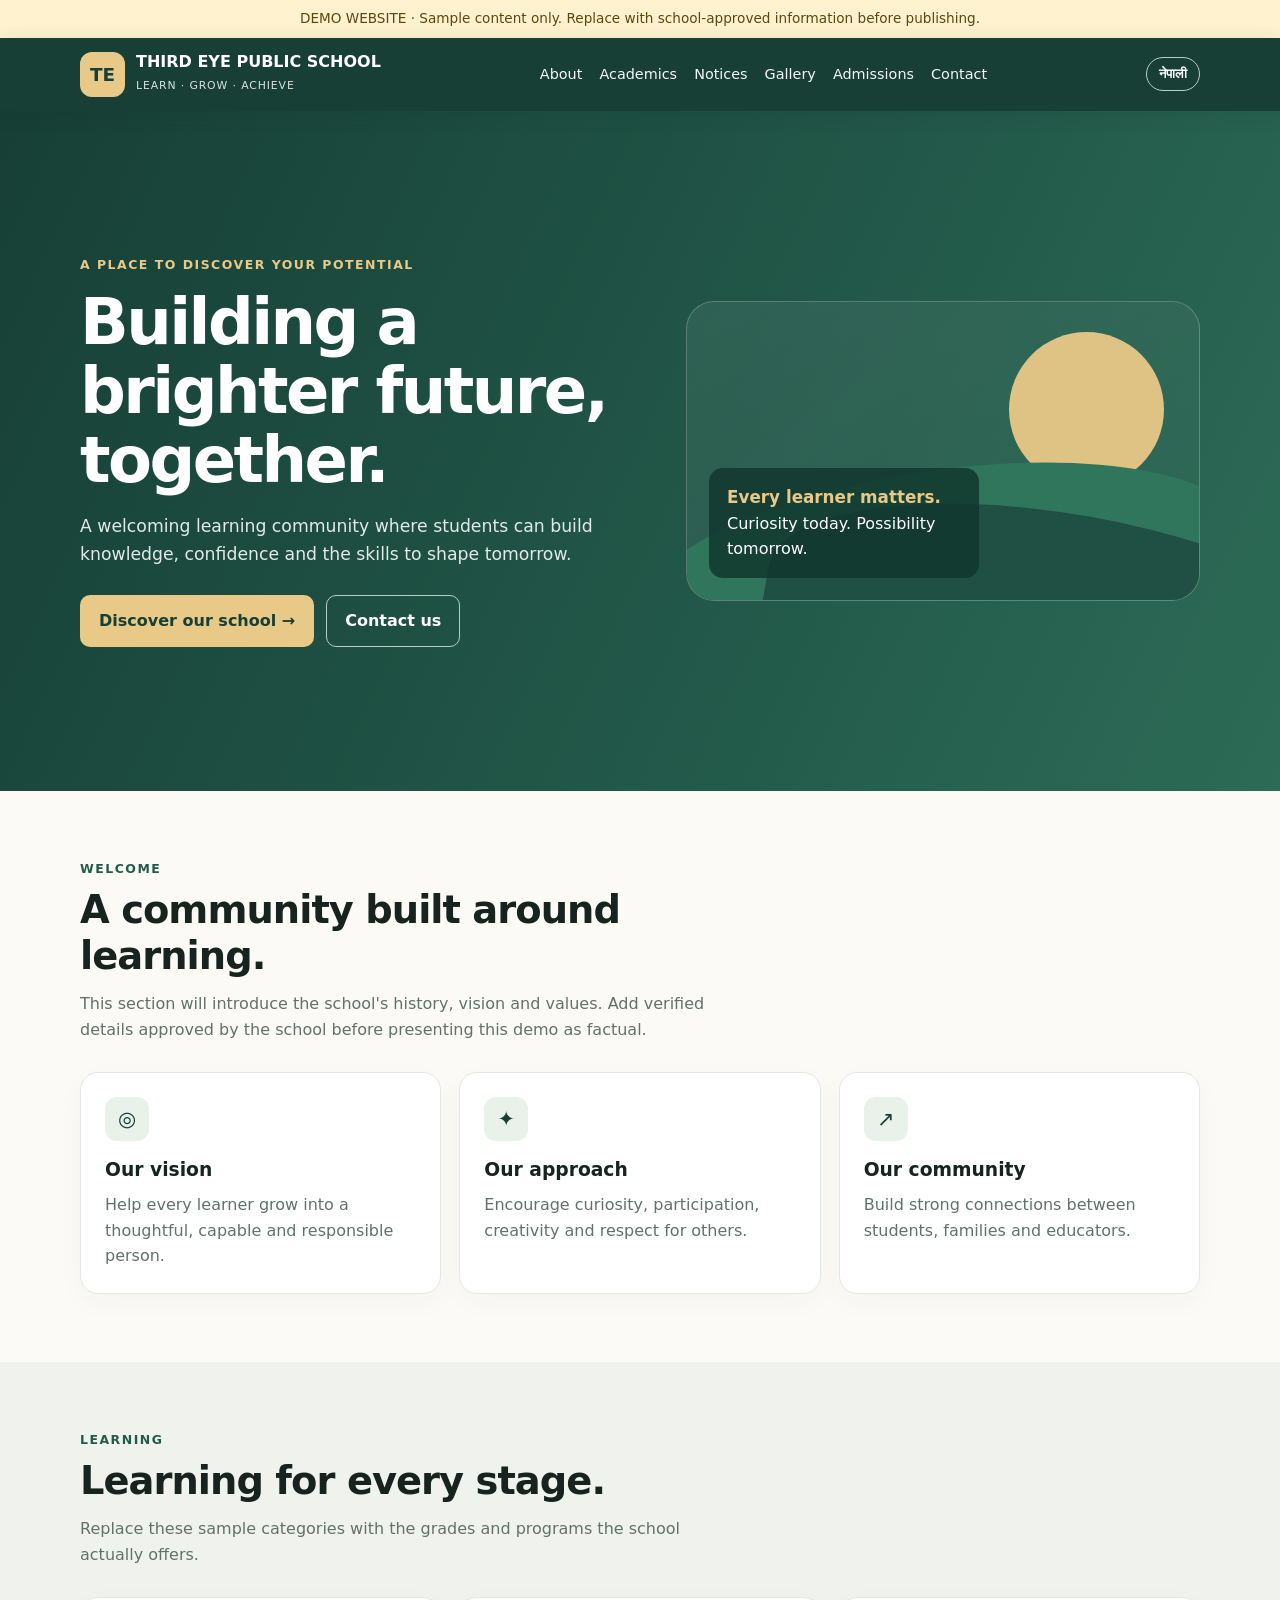
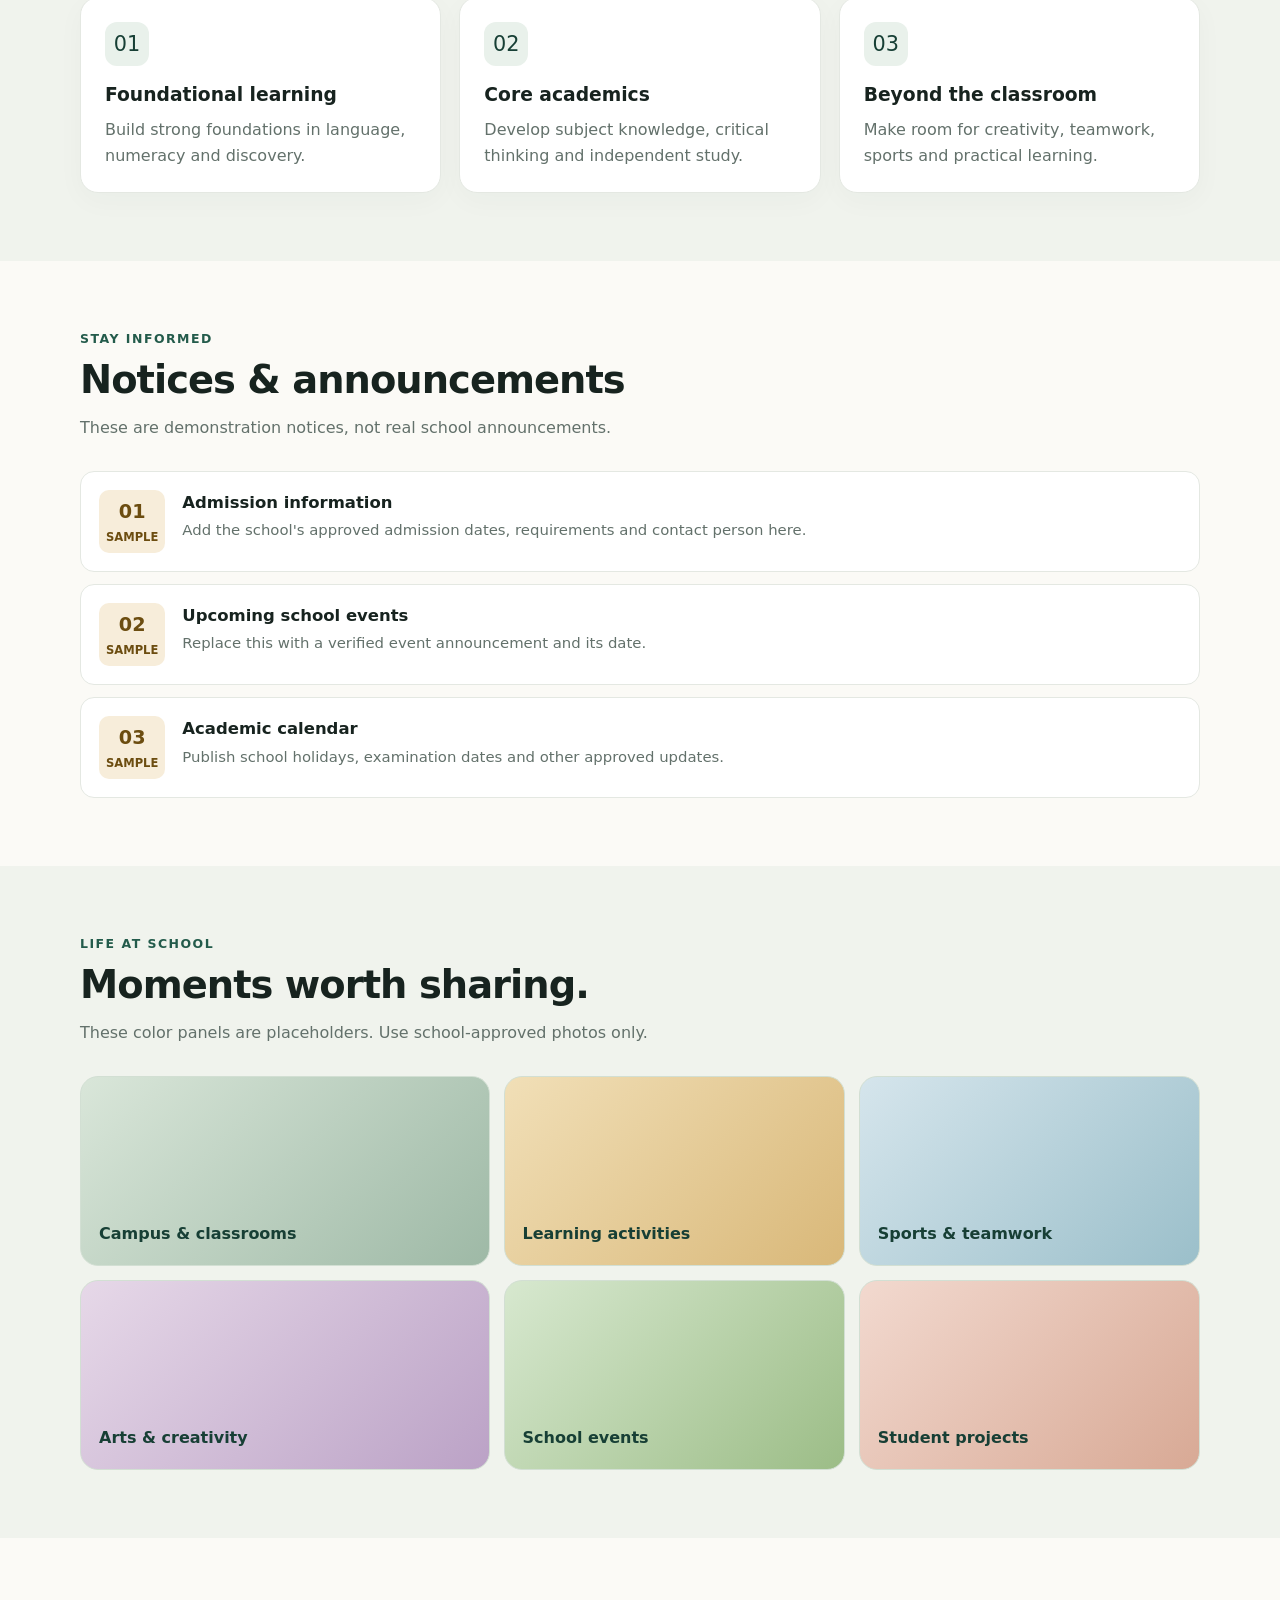
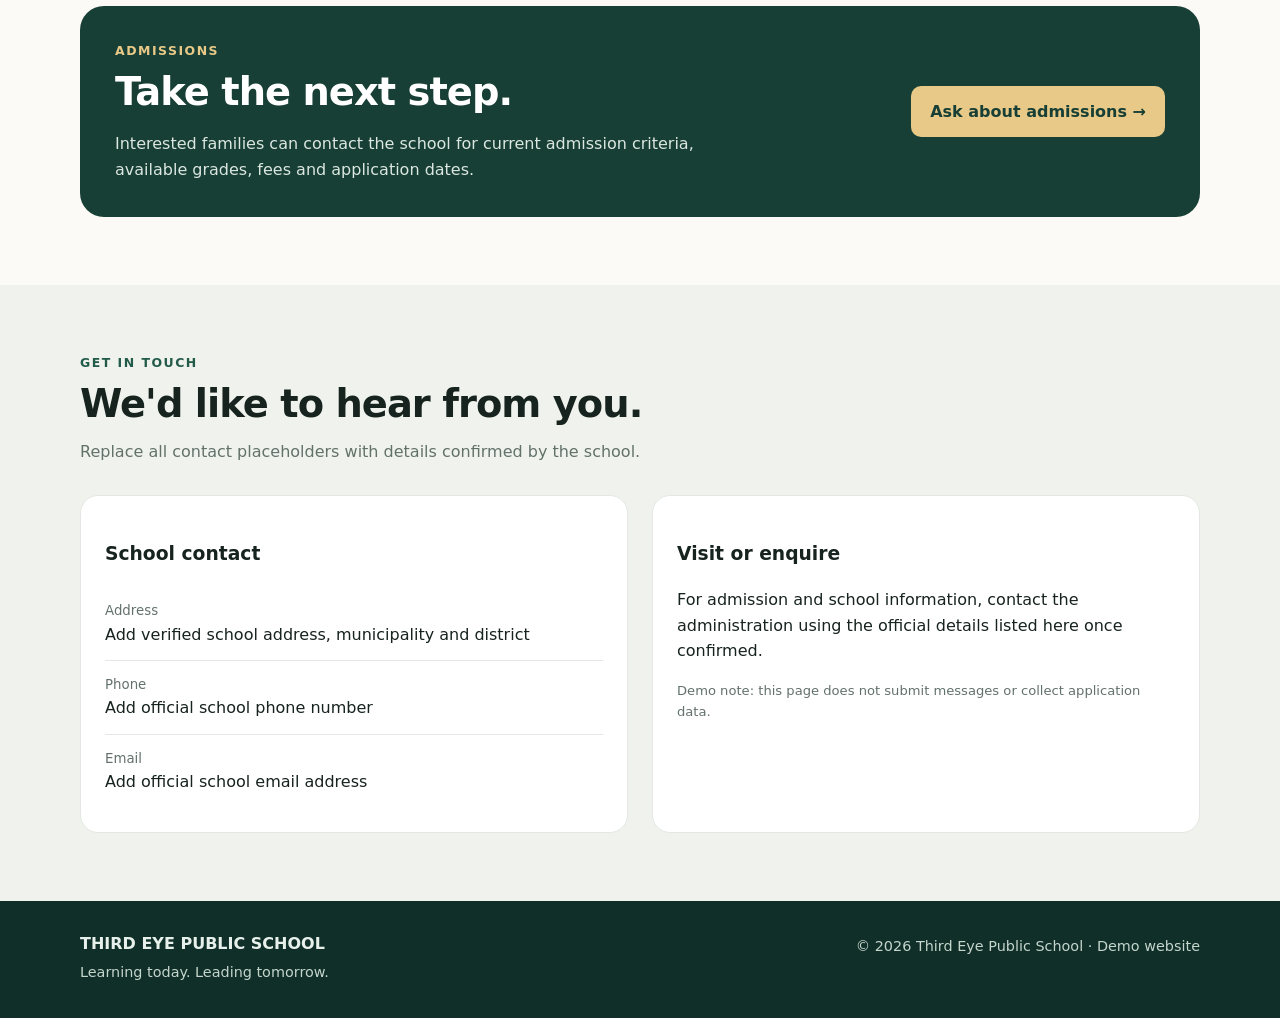
==== index.html @ 16e5ab14 "Add files via upload" ====
<!doctype html>
<html lang="en">
<head>
  <meta charset="utf-8">
  <meta name="viewport" content="width=device-width, initial-scale=1">
  <meta name="description" content="A bilingual demo website for Third Eye Public School.">
  <title>Third Eye Public School | Learning for Tomorrow</title>
  <style>
    :root{--green:#173f35;--green2:#235b4b;--gold:#e8c987;--ink:#17231f;--muted:#63716b;--paper:#fbfaf6;--white:#fff;--line:#e4e8e2}
    *{box-sizing:border-box} html{scroll-behavior:smooth} body{margin:0;font-family:system-ui,-apple-system,"Noto Sans Devanagari",sans-serif;color:var(--ink);background:var(--paper);line-height:1.6}
    a{color:inherit} .wrap{width:min(1120px,92%);margin:auto}
    .demo{background:#fff2cf;color:#5e4611;text-align:center;padding:8px 12px;font-size:.85rem}
    header{background:var(--green);color:white;position:sticky;top:0;z-index:5;box-shadow:0 4px 20px #102c251f}
    .nav{display:flex;align-items:center;justify-content:space-between;gap:18px;padding:14px 0}
    .brand{display:flex;align-items:center;gap:11px;text-decoration:none;min-width:0}.crest{display:grid;place-items:center;width:45px;height:45px;border-radius:12px;background:var(--gold);color:var(--green);font-weight:900;font-size:1.15rem}
    .brand strong{display:block;font-size:1rem;line-height:1.2}.brand small{color:#d6e3dc;letter-spacing:.08em;font-size:.68rem}
    nav{display:flex;align-items:center;gap:17px}nav a{text-decoration:none;font-size:.9rem;color:#f4f7f5}nav a:hover{color:var(--gold)}
    .lang{border:1px solid #b8d0c5;border-radius:999px;background:transparent;color:white;padding:8px 12px;font-weight:700;cursor:pointer}
    .hero{background:linear-gradient(115deg,#173f35 0%,#235b4b 65%,#2d6b56 100%);color:white;overflow:hidden}
    .hero-grid{display:grid;grid-template-columns:1.05fr .95fr;gap:38px;align-items:center;padding:76px 0}
    .eyebrow{color:var(--gold);font-weight:800;letter-spacing:.12em;text-transform:uppercase;font-size:.78rem}
    h1{font-size:clamp(2.4rem,5vw,4.5rem);line-height:1.08;letter-spacing:-.04em;margin:13px 0 18px;max-width:680px}
    .hero p{color:#e1ebe6;font-size:1.08rem;max-width:550px}
    .actions{display:flex;gap:12px;flex-wrap:wrap;margin-top:27px}.btn{display:inline-block;padding:12px 18px;border-radius:10px;text-decoration:none;font-weight:750;border:1px solid transparent}
    .btn.gold{background:var(--gold);color:var(--green)}.btn.outline{border-color:#b7cec4;color:white}
    .hero-art{min-height:300px;border:1px solid #ffffff35;border-radius:28px;background:linear-gradient(145deg,#ffffff13,#ffffff04);padding:22px;display:flex;align-items:end;position:relative;overflow:hidden}
    .sun{position:absolute;width:155px;height:155px;border-radius:50%;background:var(--gold);right:35px;top:30px;opacity:.95}
    .hill{position:absolute;bottom:-80px;width:120%;height:210px;border-radius:50% 50% 0 0;background:#2f765d;left:-10%;transform:rotate(-8deg)}
    .hill.two{background:#204f43;bottom:-125px;left:15%;transform:rotate(10deg)}
    .art-label{position:relative;z-index:1;background:#12382fdd;padding:16px 18px;border-radius:14px;max-width:270px}.art-label strong{display:block;color:var(--gold);font-size:1.05rem}
    section{padding:68px 0}.section-head{max-width:650px;margin-bottom:30px}.section-head .eyebrow{color:var(--green2)}h2{font-size:clamp(1.8rem,3vw,2.6rem);line-height:1.2;margin:8px 0 12px;letter-spacing:-.025em}.lead{color:var(--muted);margin:0}
    .cards{display:grid;grid-template-columns:repeat(3,1fr);gap:18px}.card{background:white;border:1px solid var(--line);border-radius:18px;padding:24px;box-shadow:0 8px 28px #173f3508}.card .icon{width:44px;height:44px;display:grid;place-items:center;border-radius:12px;background:#e9f1eb;color:var(--green);font-size:1.3rem}.card h3{margin:14px 0 7px}.card p{color:var(--muted);margin:0}
    .soft{background:#f0f3ed}.notice-list{display:grid;gap:12px}.notice{display:flex;gap:17px;align-items:start;background:white;border:1px solid var(--line);border-radius:14px;padding:18px}.date{min-width:58px;text-align:center;background:#f7edda;color:#6c4d10;border-radius:10px;padding:7px;font-size:.72rem;font-weight:800}.date b{display:block;font-size:1.2rem}.notice h3{margin:0 0 3px;font-size:1.03rem}.notice p{margin:0;color:var(--muted);font-size:.93rem}
    .gallery{display:grid;grid-template-columns:1.2fr 1fr 1fr;gap:14px}.photo{min-height:190px;border-radius:18px;background:linear-gradient(135deg,#d9e6d9,#9eb9a6);padding:18px;display:flex;align-items:end;color:#173f35;font-weight:800;border:1px solid #d2dfd3}.photo:nth-child(2){background:linear-gradient(135deg,#f1dfb7,#d9b879)}.photo:nth-child(3){background:linear-gradient(135deg,#d5e5ec,#9bbfca)}.photo:nth-child(4){background:linear-gradient(135deg,#e6d8e8,#bba2c6)}.photo:nth-child(5){background:linear-gradient(135deg,#d7e8cf,#9cbd87)}.photo:nth-child(6){background:linear-gradient(135deg,#f2d9cf,#d8a995)}
    .admissions{background:var(--green);color:white;border-radius:24px;padding:35px;display:flex;justify-content:space-between;align-items:center;gap:25px}.admissions p{color:#dbe7e0;max-width:650px;margin-bottom:0}
    .contact-grid{display:grid;grid-template-columns:1fr 1fr;gap:24px}.contact-panel{background:white;border:1px solid var(--line);border-radius:18px;padding:24px}.contact-row{padding:13px 0;border-bottom:1px solid var(--line)}.contact-row:last-child{border-bottom:0}.contact-row small{display:block;color:var(--muted)}
    footer{background:#102f28;color:#e8f0eb;padding:30px 0}.footer-row{display:flex;justify-content:space-between;gap:20px;flex-wrap:wrap}footer p{margin:4px 0;color:#c4d5cc;font-size:.9rem}
    .small-note{font-size:.82rem;color:var(--muted);margin-top:16px}
    @media(max-width:850px){.nav{flex-wrap:wrap}.nav nav{order:3;width:100%;overflow-x:auto;padding:5px 0 2px;gap:16px}.nav nav a{white-space:nowrap}.hero-grid{grid-template-columns:1fr;padding:52px 0}.hero-art{min-height:250px}.cards{grid-template-columns:1fr 1fr}.gallery{grid-template-columns:1fr 1fr}.contact-grid{grid-template-columns:1fr}}
    @media(max-width:520px){section{padding:48px 0}.cards{grid-template-columns:1fr}.gallery{grid-template-columns:1fr 1fr;gap:9px}.photo{min-height:145px;padding:12px;font-size:.88rem}.admissions{padding:25px;align-items:start;flex-direction:column}.brand strong{font-size:.9rem}.hero p{font-size:1rem}}
  </style>
</head>
<body>
  <div class="demo" data-en="DEMO WEBSITE · Sample content only. Replace with school-approved information before publishing." data-ne="डेमो वेबसाइट · नमुना सामग्री मात्र। प्रकाशित गर्नुअघि विद्यालयबाट स्वीकृत जानकारी राख्नुहोस्।">DEMO WEBSITE · Sample content only. Replace with school-approved information before publishing.</div>
  <header>
    <div class="wrap nav">
      <a class="brand" href="#home" aria-label="Third Eye Public School home">
        <span class="crest">TE</span><span><strong data-en="THIRD EYE PUBLIC SCHOOL" data-ne="थर्ड आई पब्लिक स्कूल">THIRD EYE PUBLIC SCHOOL</strong><small data-en="LEARN · GROW · ACHIEVE" data-ne="सिकौँ · बढौँ · सफल बनौँ">LEARN · GROW · ACHIEVE</small></span>
      </a>
      <nav aria-label="Main navigation">
        <a href="#about" data-en="About" data-ne="हाम्रो बारेमा">About</a><a href="#academics" data-en="Academics" data-ne="शैक्षिक कार्यक्रम">Academics</a><a href="#notices" data-en="Notices" data-ne="सूचना">Notices</a><a href="#gallery" data-en="Gallery" data-ne="ग्यालरी">Gallery</a><a href="#admissions" data-en="Admissions" data-ne="भर्ना">Admissions</a><a href="#contact" data-en="Contact" data-ne="सम्पर्क">Contact</a>
      </nav>
      <button class="lang" id="languageToggle" type="button" aria-label="Switch language">नेपाली</button>
    </div>
  </header>
  <main>
    <section class="hero" id="home">
      <div class="wrap hero-grid">
        <div>
          <div class="eyebrow" data-en="A place to discover your potential" data-ne="आफ्नो क्षमता पहिचान गर्ने थलो">A place to discover your potential</div>
          <h1 data-en="Building a brighter future, together." data-ne="सँगै मिलेर उज्यालो भविष्य निर्माण गरौँ।">Building a brighter future, together.</h1>
          <p data-en="A welcoming learning community where students can build knowledge, confidence and the skills to shape tomorrow." data-ne="विद्यार्थीले ज्ञान, आत्मविश्वास र भविष्य निर्माण गर्ने सीप विकास गर्न सक्ने सिकाइ समुदाय।">A welcoming learning community where students can build knowledge, confidence and the skills to shape tomorrow.</p>
          <div class="actions"><a class="btn gold" href="#about" data-en="Discover our school →" data-ne="विद्यालयबारे जान्नुहोस् →">Discover our school →</a><a class="btn outline" href="#contact" data-en="Contact us" data-ne="सम्पर्क गर्नुहोस्">Contact us</a></div>
        </div>
        <div class="hero-art" aria-label="Decorative illustration of a sunrise over hills">
          <div class="sun"></div><div class="hill"></div><div class="hill two"></div>
          <div class="art-label"><strong data-en="Every learner matters." data-ne="हरेक विद्यार्थी महत्त्वपूर्ण छन्।">Every learner matters.</strong><span data-en="Curiosity today. Possibility tomorrow." data-ne="आज जिज्ञासा, भोलि सम्भावना।">Curiosity today. Possibility tomorrow.</span></div>
        </div>
      </div>
    </section>
    <section id="about">
      <div class="wrap">
        <div class="section-head"><div class="eyebrow" data-en="Welcome" data-ne="स्वागत छ">Welcome</div><h2 data-en="A community built around learning." data-ne="सिकाइमा केन्द्रित समुदाय।">A community built around learning.</h2><p class="lead" data-en="This section will introduce the school's history, vision and values. Add verified details approved by the school before presenting this demo as factual." data-ne="यस भागमा विद्यालयको इतिहास, दृष्टिकोण र मूल्यहरू राखिनेछ। वास्तविक जानकारीका रूपमा प्रस्तुत गर्नुअघि विद्यालयबाट प्रमाणित विवरण राख्नुहोस्।">This section will introduce the school's history, vision and values. Add verified details approved by the school before presenting this demo as factual.</p></div>
        <div class="cards">
          <article class="card"><div class="icon">◎</div><h3 data-en="Our vision" data-ne="हाम्रो दृष्टिकोण">Our vision</h3><p data-en="Help every learner grow into a thoughtful, capable and responsible person." data-ne="हरेक विद्यार्थीलाई विचारशील, सक्षम र जिम्मेवार व्यक्ति बन्न सहयोग गर्नु।">Help every learner grow into a thoughtful, capable and responsible person.</p></article>
          <article class="card"><div class="icon">✦</div><h3 data-en="Our approach" data-ne="हाम्रो सिकाइ पद्धति">Our approach</h3><p data-en="Encourage curiosity, participation, creativity and respect for others." data-ne="जिज्ञासा, सहभागिता, सिर्जनशीलता र अरूप्रतिको सम्मानलाई प्रोत्साहन गर्नु।">Encourage curiosity, participation, creativity and respect for others.</p></article>
          <article class="card"><div class="icon">↗</div><h3 data-en="Our community" data-ne="हाम्रो समुदाय">Our community</h3><p data-en="Build strong connections between students, families and educators." data-ne="विद्यार्थी, परिवार र शिक्षकबीच बलियो सम्बन्ध निर्माण गर्नु।">Build strong connections between students, families and educators.</p></article>
        </div>
      </div>
    </section>
    <section class="soft" id="academics">
      <div class="wrap"><div class="section-head"><div class="eyebrow" data-en="Learning" data-ne="सिकाइ">Learning</div><h2 data-en="Learning for every stage." data-ne="हरेक चरणका लागि सिकाइ।">Learning for every stage.</h2><p class="lead" data-en="Replace these sample categories with the grades and programs the school actually offers." data-ne="यी नमुना शीर्षकलाई विद्यालयले वास्तवमै सञ्चालन गर्ने कक्षा र कार्यक्रमले बदल्नुहोस्।">Replace these sample categories with the grades and programs the school actually offers.</p></div>
        <div class="cards">
          <article class="card"><div class="icon">01</div><h3 data-en="Foundational learning" data-ne="आधारभूत सिकाइ">Foundational learning</h3><p data-en="Build strong foundations in language, numeracy and discovery." data-ne="भाषा, गणितीय सीप र खोजमा बलियो आधार निर्माण गर्नु।">Build strong foundations in language, numeracy and discovery.</p></article>
          <article class="card"><div class="icon">02</div><h3 data-en="Core academics" data-ne="मुख्य शैक्षिक विषय">Core academics</h3><p data-en="Develop subject knowledge, critical thinking and independent study." data-ne="विषयगत ज्ञान, आलोचनात्मक सोच र स्वाध्ययन विकास गर्नु।">Develop subject knowledge, critical thinking and independent study.</p></article>
          <article class="card"><div class="icon">03</div><h3 data-en="Beyond the classroom" data-ne="कक्षाकोठाभन्दा बाहिर">Beyond the classroom</h3><p data-en="Make room for creativity, teamwork, sports and practical learning." data-ne="सिर्जनशीलता, समूहकार्य, खेलकुद र व्यावहारिक सिकाइका अवसर दिनु।">Make room for creativity, teamwork, sports and practical learning.</p></article>
        </div>
      </div>
    </section>
    <section id="notices">
      <div class="wrap"><div class="section-head"><div class="eyebrow" data-en="Stay informed" data-ne="जानकारीमा रहनुहोस्">Stay informed</div><h2 data-en="Notices & announcements" data-ne="सूचना तथा घोषणाहरू">Notices & announcements</h2><p class="lead" data-en="These are demonstration notices, not real school announcements." data-ne="यी प्रदर्शनका लागि राखिएका नमुना सूचना हुन्, वास्तविक विद्यालयका सूचना होइनन्।">These are demonstration notices, not real school announcements.</p></div>
        <div class="notice-list">
          <article class="notice"><div class="date"><b>01</b> SAMPLE</div><div><h3 data-en="Admission information" data-ne="भर्नासम्बन्धी जानकारी">Admission information</h3><p data-en="Add the school's approved admission dates, requirements and contact person here." data-ne="विद्यालयबाट स्वीकृत भर्ना मिति, आवश्यक कागजात र सम्पर्क व्यक्तिको विवरण यहाँ राख्नुहोस्।">Add the school's approved admission dates, requirements and contact person here.</p></div></article>
          <article class="notice"><div class="date"><b>02</b> SAMPLE</div><div><h3 data-en="Upcoming school events" data-ne="आगामी विद्यालय कार्यक्रम">Upcoming school events</h3><p data-en="Replace this with a verified event announcement and its date." data-ne="यसलाई प्रमाणित कार्यक्रम सूचना र मितिले बदल्नुहोस्।">Replace this with a verified event announcement and its date.</p></div></article>
          <article class="notice"><div class="date"><b>03</b> SAMPLE</div><div><h3 data-en="Academic calendar" data-ne="शैक्षिक पात्रो">Academic calendar</h3><p data-en="Publish school holidays, examination dates and other approved updates." data-ne="विद्यालय बिदा, परीक्षाका मिति र अन्य स्वीकृत जानकारी राख्नुहोस्।">Publish school holidays, examination dates and other approved updates.</p></div></article>
        </div>
      </div>
    </section>
    <section class="soft" id="gallery">
      <div class="wrap"><div class="section-head"><div class="eyebrow" data-en="Life at school" data-ne="विद्यालय जीवन">Life at school</div><h2 data-en="Moments worth sharing." data-ne="साझा गर्नलायक क्षणहरू।">Moments worth sharing.</h2><p class="lead" data-en="These color panels are placeholders. Use school-approved photos only." data-ne="यी रङ्गीन भागहरू नमुना हुन्। विद्यालयबाट स्वीकृत तस्बिर मात्र प्रयोग गर्नुहोस्।">These color panels are placeholders. Use school-approved photos only.</p></div>
        <div class="gallery"><div class="photo" data-en="Campus & classrooms" data-ne="विद्यालय परिसर र कक्षाकोठा">Campus & classrooms</div><div class="photo" data-en="Learning activities" data-ne="सिकाइ गतिविधि">Learning activities</div><div class="photo" data-en="Sports & teamwork" data-ne="खेलकुद र समूहकार्य">Sports & teamwork</div><div class="photo" data-en="Arts & creativity" data-ne="कला र सिर्जनशीलता">Arts & creativity</div><div class="photo" data-en="School events" data-ne="विद्यालय कार्यक्रम">School events</div><div class="photo" data-en="Student projects" data-ne="विद्यार्थीका परियोजना">Student projects</div></div>
      </div>
    </section>
    <section id="admissions">
      <div class="wrap"><div class="admissions"><div><div class="eyebrow" data-en="Admissions" data-ne="भर्ना">Admissions</div><h2 data-en="Take the next step." data-ne="अर्को कदम चाल्नुहोस्।">Take the next step.</h2><p data-en="Interested families can contact the school for current admission criteria, available grades, fees and application dates." data-ne="भर्नाका मापदण्ड, उपलब्ध कक्षा, शुल्क र आवेदन मितिबारे जानकारी लिन इच्छुक अभिभावकले विद्यालयमा सम्पर्क गर्न सक्नुहुन्छ।">Interested families can contact the school for current admission criteria, available grades, fees and application dates.</p></div><a class="btn gold" href="#contact" data-en="Ask about admissions →" data-ne="भर्नाबारे सोध्नुहोस् →">Ask about admissions →</a></div></div>
    </section>
    <section class="soft" id="contact">
      <div class="wrap"><div class="section-head"><div class="eyebrow" data-en="Get in touch" data-ne="सम्पर्क गर्नुहोस्">Get in touch</div><h2 data-en="We'd like to hear from you." data-ne="हामी तपाईंको कुरा सुन्न चाहन्छौँ।">We'd like to hear from you.</h2><p class="lead" data-en="Replace all contact placeholders with details confirmed by the school." data-ne="सम्पर्कसम्बन्धी सबै नमुना विवरण विद्यालयबाट पुष्टि गरिएका विवरणले बदल्नुहोस्।">Replace all contact placeholders with details confirmed by the school.</p></div>
        <div class="contact-grid"><div class="contact-panel"><h3 data-en="School contact" data-ne="विद्यालय सम्पर्क">School contact</h3><div class="contact-row"><small data-en="Address" data-ne="ठेगाना">Address</small><span data-en="Add verified school address, municipality and district" data-ne="विद्यालयको प्रमाणित ठेगाना, नगरपालिका र जिल्ला राख्नुहोस्">Add verified school address, municipality and district</span></div><div class="contact-row"><small data-en="Phone" data-ne="फोन">Phone</small><span data-en="Add official school phone number" data-ne="विद्यालयको आधिकारिक फोन नम्बर राख्नुहोस्">Add official school phone number</span></div><div class="contact-row"><small>Email</small><span data-en="Add official school email address" data-ne="विद्यालयको आधिकारिक इमेल ठेगाना राख्नुहोस्">Add official school email address</span></div></div>
        <div class="contact-panel"><h3 data-en="Visit or enquire" data-ne="भेट्नुहोस् वा जानकारी लिनुहोस्">Visit or enquire</h3><p data-en="For admission and school information, contact the administration using the official details listed here once confirmed." data-ne="भर्ना र विद्यालयसम्बन्धी जानकारीका लागि पुष्टि गरिएका आधिकारिक विवरण प्रयोग गरी प्रशासनमा सम्पर्क गर्नुहोस्।">For admission and school information, contact the administration using the official details listed here once confirmed.</p><p class="small-note" data-en="Demo note: this page does not submit messages or collect application data." data-ne="डेमो सूचना: यो पृष्ठले सन्देश पठाउँदैन वा आवेदनसम्बन्धी डाटा सङ्कलन गर्दैन।">Demo note: this page does not submit messages or collect application data.</p></div></div>
      </div>
    </section>
  </main>
  <footer><div class="wrap footer-row"><div><strong>THIRD EYE PUBLIC SCHOOL</strong><p data-en="Learning today. Leading tomorrow." data-ne="आज सिकौँ, भोलि नेतृत्व गरौँ।">Learning today. Leading tomorrow.</p></div><p>© <span id="year"></span> Third Eye Public School · <span data-en="Demo website" data-ne="डेमो वेबसाइट">Demo website</span></p></div></footer>
  <script>
    const toggle = document.getElementById('languageToggle');
    let language = 'en';
    function setLanguage(next) {
      language = next;
      document.documentElement.lang = next;
      document.querySelectorAll('[data-en][data-ne]').forEach(el => {
        el.textContent = el.dataset[next];
      });
      toggle.textContent = next === 'en' ? 'नेपाली' : 'English';
      toggle.setAttribute('aria-label', next === 'en' ? 'Switch to Nepali' : 'Switch to English');
    }
    toggle.addEventListener('click', () => setLanguage(language === 'en' ? 'ne' : 'en'));
    document.getElementById('year').textContent = new Date().getFullYear();
  </script>
</body>
</html>
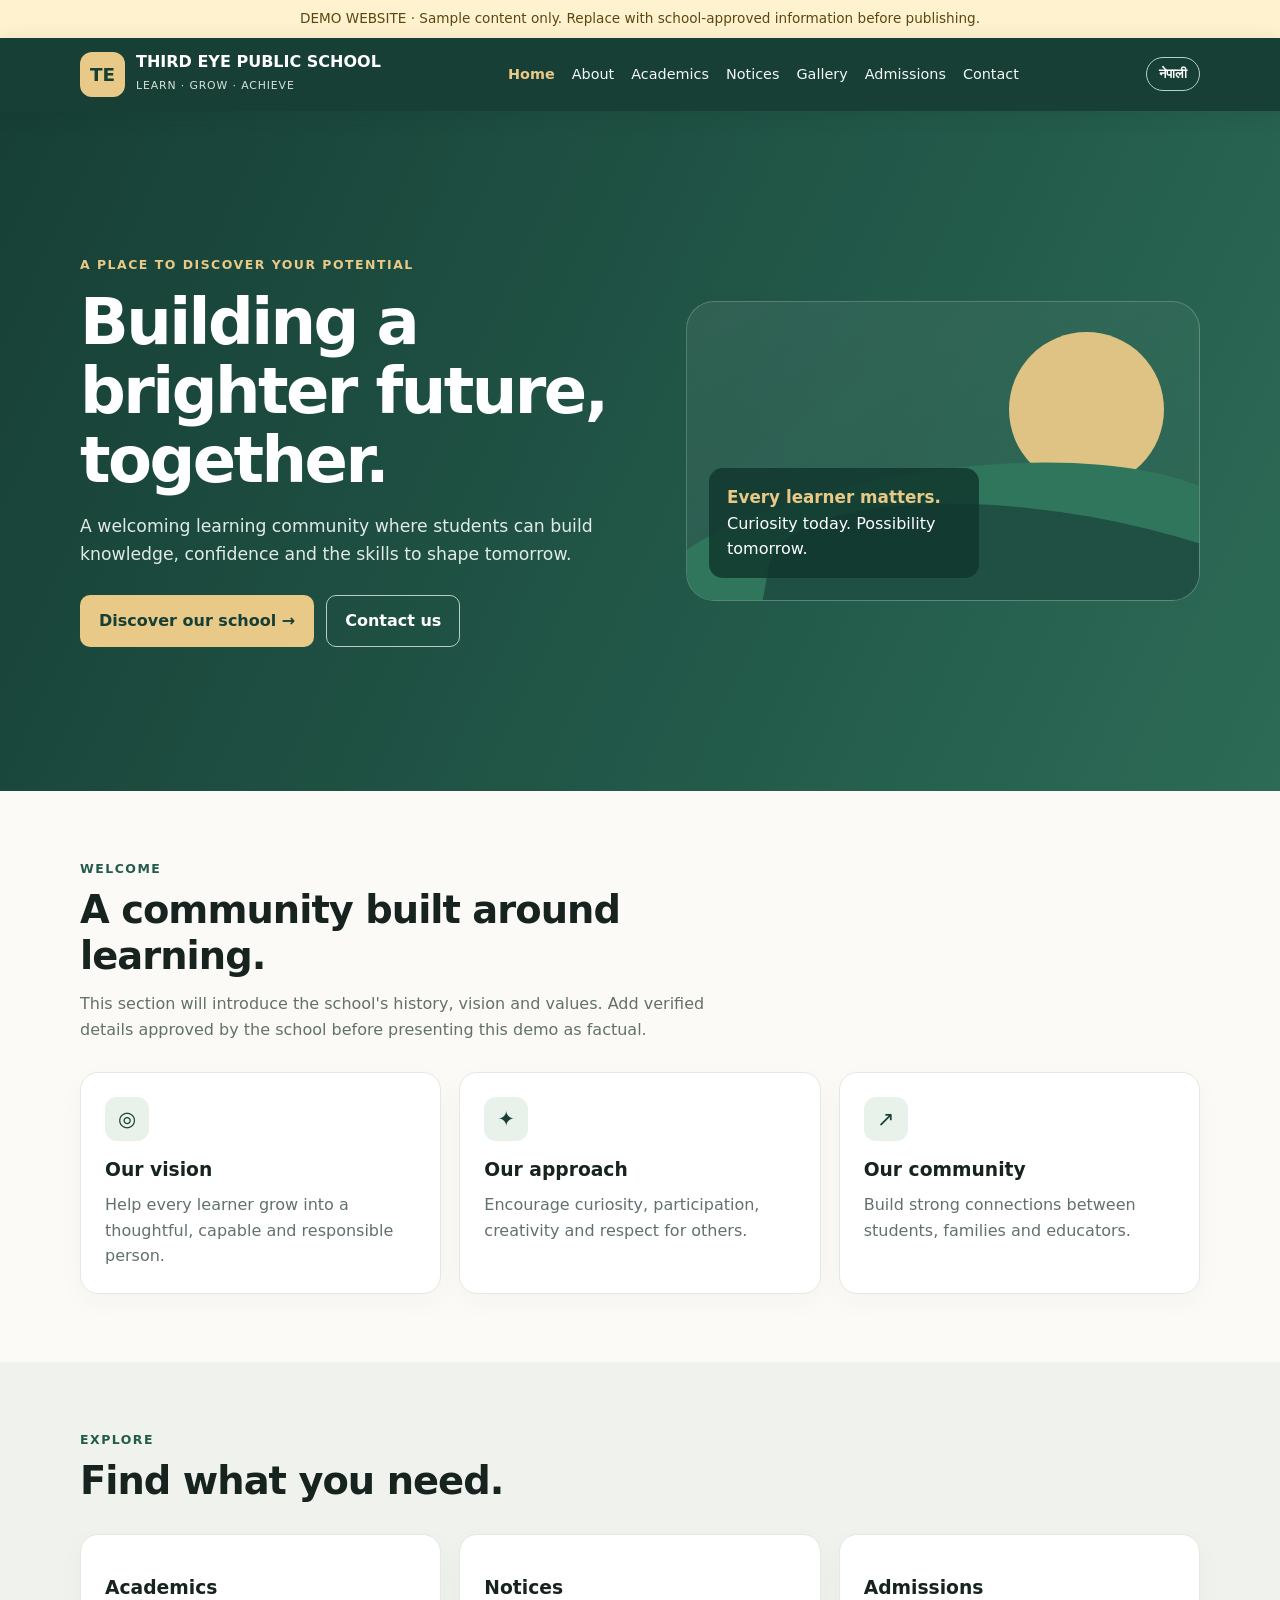
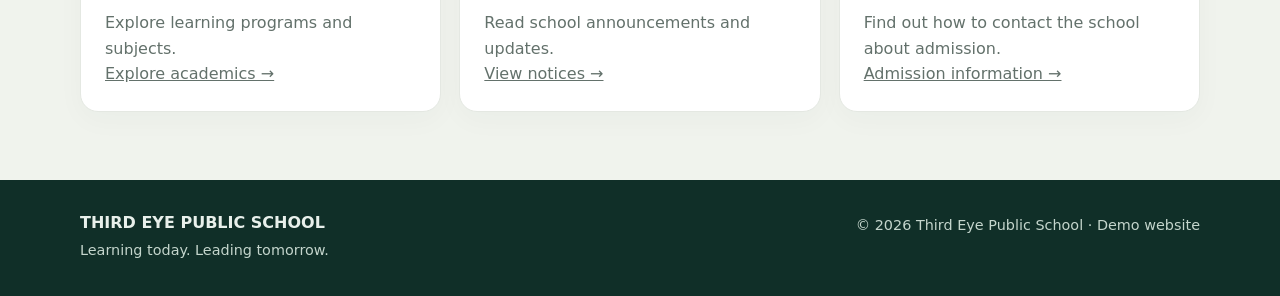
==== commit f0811cdf: "Add files via upload" ====
--- a/index.html
+++ b/index.html
@@ -1,11 +1,4 @@
-<!doctype html>
-<html lang="en">
-<head>
-  <meta charset="utf-8">
-  <meta name="viewport" content="width=device-width, initial-scale=1">
-  <meta name="description" content="A bilingual demo website for Third Eye Public School.">
-  <title>Third Eye Public School | Learning for Tomorrow</title>
-  <style>
+<!doctype html><html lang="en"><head><meta charset="utf-8"><meta name="viewport" content="width=device-width, initial-scale=1"><meta name="description" content="Bilingual demo website for Third Eye Public School."><title>Home | Third Eye Public School</title><style>
     :root{--green:#173f35;--green2:#235b4b;--gold:#e8c987;--ink:#17231f;--muted:#63716b;--paper:#fbfaf6;--white:#fff;--line:#e4e8e2}
     *{box-sizing:border-box} html{scroll-behavior:smooth} body{margin:0;font-family:system-ui,-apple-system,"Noto Sans Devanagari",sans-serif;color:var(--ink);background:var(--paper);line-height:1.6}
     a{color:inherit} .wrap{width:min(1120px,92%);margin:auto}
@@ -38,94 +31,27 @@
     .small-note{font-size:.82rem;color:var(--muted);margin-top:16px}
     @media(max-width:850px){.nav{flex-wrap:wrap}.nav nav{order:3;width:100%;overflow-x:auto;padding:5px 0 2px;gap:16px}.nav nav a{white-space:nowrap}.hero-grid{grid-template-columns:1fr;padding:52px 0}.hero-art{min-height:250px}.cards{grid-template-columns:1fr 1fr}.gallery{grid-template-columns:1fr 1fr}.contact-grid{grid-template-columns:1fr}}
     @media(max-width:520px){section{padding:48px 0}.cards{grid-template-columns:1fr}.gallery{grid-template-columns:1fr 1fr;gap:9px}.photo{min-height:145px;padding:12px;font-size:.88rem}.admissions{padding:25px;align-items:start;flex-direction:column}.brand strong{font-size:.9rem}.hero p{font-size:1rem}}
-  </style>
-</head>
-<body>
-  <div class="demo" data-en="DEMO WEBSITE · Sample content only. Replace with school-approved information before publishing." data-ne="डेमो वेबसाइट · नमुना सामग्री मात्र। प्रकाशित गर्नुअघि विद्यालयबाट स्वीकृत जानकारी राख्नुहोस्।">DEMO WEBSITE · Sample content only. Replace with school-approved information before publishing.</div>
-  <header>
-    <div class="wrap nav">
-      <a class="brand" href="#home" aria-label="Third Eye Public School home">
-        <span class="crest">TE</span><span><strong data-en="THIRD EYE PUBLIC SCHOOL" data-ne="थर्ड आई पब्लिक स्कूल">THIRD EYE PUBLIC SCHOOL</strong><small data-en="LEARN · GROW · ACHIEVE" data-ne="सिकौँ · बढौँ · सफल बनौँ">LEARN · GROW · ACHIEVE</small></span>
-      </a>
-      <nav aria-label="Main navigation">
-        <a href="#about" data-en="About" data-ne="हाम्रो बारेमा">About</a><a href="#academics" data-en="Academics" data-ne="शैक्षिक कार्यक्रम">Academics</a><a href="#notices" data-en="Notices" data-ne="सूचना">Notices</a><a href="#gallery" data-en="Gallery" data-ne="ग्यालरी">Gallery</a><a href="#admissions" data-en="Admissions" data-ne="भर्ना">Admissions</a><a href="#contact" data-en="Contact" data-ne="सम्पर्क">Contact</a>
-      </nav>
-      <button class="lang" id="languageToggle" type="button" aria-label="Switch language">नेपाली</button>
-    </div>
-  </header>
-  <main>
-    <section class="hero" id="home">
-      <div class="wrap hero-grid">
-        <div>
-          <div class="eyebrow" data-en="A place to discover your potential" data-ne="आफ्नो क्षमता पहिचान गर्ने थलो">A place to discover your potential</div>
-          <h1 data-en="Building a brighter future, together." data-ne="सँगै मिलेर उज्यालो भविष्य निर्माण गरौँ।">Building a brighter future, together.</h1>
-          <p data-en="A welcoming learning community where students can build knowledge, confidence and the skills to shape tomorrow." data-ne="विद्यार्थीले ज्ञान, आत्मविश्वास र भविष्य निर्माण गर्ने सीप विकास गर्न सक्ने सिकाइ समुदाय।">A welcoming learning community where students can build knowledge, confidence and the skills to shape tomorrow.</p>
-          <div class="actions"><a class="btn gold" href="#about" data-en="Discover our school →" data-ne="विद्यालयबारे जान्नुहोस् →">Discover our school →</a><a class="btn outline" href="#contact" data-en="Contact us" data-ne="सम्पर्क गर्नुहोस्">Contact us</a></div>
-        </div>
-        <div class="hero-art" aria-label="Decorative illustration of a sunrise over hills">
-          <div class="sun"></div><div class="hill"></div><div class="hill two"></div>
-          <div class="art-label"><strong data-en="Every learner matters." data-ne="हरेक विद्यार्थी महत्त्वपूर्ण छन्।">Every learner matters.</strong><span data-en="Curiosity today. Possibility tomorrow." data-ne="आज जिज्ञासा, भोलि सम्भावना।">Curiosity today. Possibility tomorrow.</span></div>
-        </div>
-      </div>
-    </section>
-    <section id="about">
-      <div class="wrap">
-        <div class="section-head"><div class="eyebrow" data-en="Welcome" data-ne="स्वागत छ">Welcome</div><h2 data-en="A community built around learning." data-ne="सिकाइमा केन्द्रित समुदाय।">A community built around learning.</h2><p class="lead" data-en="This section will introduce the school's history, vision and values. Add verified details approved by the school before presenting this demo as factual." data-ne="यस भागमा विद्यालयको इतिहास, दृष्टिकोण र मूल्यहरू राखिनेछ। वास्तविक जानकारीका रूपमा प्रस्तुत गर्नुअघि विद्यालयबाट प्रमाणित विवरण राख्नुहोस्।">This section will introduce the school's history, vision and values. Add verified details approved by the school before presenting this demo as factual.</p></div>
-        <div class="cards">
-          <article class="card"><div class="icon">◎</div><h3 data-en="Our vision" data-ne="हाम्रो दृष्टिकोण">Our vision</h3><p data-en="Help every learner grow into a thoughtful, capable and responsible person." data-ne="हरेक विद्यार्थीलाई विचारशील, सक्षम र जिम्मेवार व्यक्ति बन्न सहयोग गर्नु।">Help every learner grow into a thoughtful, capable and responsible person.</p></article>
-          <article class="card"><div class="icon">✦</div><h3 data-en="Our approach" data-ne="हाम्रो सिकाइ पद्धति">Our approach</h3><p data-en="Encourage curiosity, participation, creativity and respect for others." data-ne="जिज्ञासा, सहभागिता, सिर्जनशीलता र अरूप्रतिको सम्मानलाई प्रोत्साहन गर्नु।">Encourage curiosity, participation, creativity and respect for others.</p></article>
-          <article class="card"><div class="icon">↗</div><h3 data-en="Our community" data-ne="हाम्रो समुदाय">Our community</h3><p data-en="Build strong connections between students, families and educators." data-ne="विद्यार्थी, परिवार र शिक्षकबीच बलियो सम्बन्ध निर्माण गर्नु।">Build strong connections between students, families and educators.</p></article>
-        </div>
-      </div>
-    </section>
-    <section class="soft" id="academics">
-      <div class="wrap"><div class="section-head"><div class="eyebrow" data-en="Learning" data-ne="सिकाइ">Learning</div><h2 data-en="Learning for every stage." data-ne="हरेक चरणका लागि सिकाइ।">Learning for every stage.</h2><p class="lead" data-en="Replace these sample categories with the grades and programs the school actually offers." data-ne="यी नमुना शीर्षकलाई विद्यालयले वास्तवमै सञ्चालन गर्ने कक्षा र कार्यक्रमले बदल्नुहोस्।">Replace these sample categories with the grades and programs the school actually offers.</p></div>
-        <div class="cards">
-          <article class="card"><div class="icon">01</div><h3 data-en="Foundational learning" data-ne="आधारभूत सिकाइ">Foundational learning</h3><p data-en="Build strong foundations in language, numeracy and discovery." data-ne="भाषा, गणितीय सीप र खोजमा बलियो आधार निर्माण गर्नु।">Build strong foundations in language, numeracy and discovery.</p></article>
-          <article class="card"><div class="icon">02</div><h3 data-en="Core academics" data-ne="मुख्य शैक्षिक विषय">Core academics</h3><p data-en="Develop subject knowledge, critical thinking and independent study." data-ne="विषयगत ज्ञान, आलोचनात्मक सोच र स्वाध्ययन विकास गर्नु।">Develop subject knowledge, critical thinking and independent study.</p></article>
-          <article class="card"><div class="icon">03</div><h3 data-en="Beyond the classroom" data-ne="कक्षाकोठाभन्दा बाहिर">Beyond the classroom</h3><p data-en="Make room for creativity, teamwork, sports and practical learning." data-ne="सिर्जनशीलता, समूहकार्य, खेलकुद र व्यावहारिक सिकाइका अवसर दिनु।">Make room for creativity, teamwork, sports and practical learning.</p></article>
-        </div>
-      </div>
-    </section>
-    <section id="notices">
-      <div class="wrap"><div class="section-head"><div class="eyebrow" data-en="Stay informed" data-ne="जानकारीमा रहनुहोस्">Stay informed</div><h2 data-en="Notices & announcements" data-ne="सूचना तथा घोषणाहरू">Notices & announcements</h2><p class="lead" data-en="These are demonstration notices, not real school announcements." data-ne="यी प्रदर्शनका लागि राखिएका नमुना सूचना हुन्, वास्तविक विद्यालयका सूचना होइनन्।">These are demonstration notices, not real school announcements.</p></div>
-        <div class="notice-list">
-          <article class="notice"><div class="date"><b>01</b> SAMPLE</div><div><h3 data-en="Admission information" data-ne="भर्नासम्बन्धी जानकारी">Admission information</h3><p data-en="Add the school's approved admission dates, requirements and contact person here." data-ne="विद्यालयबाट स्वीकृत भर्ना मिति, आवश्यक कागजात र सम्पर्क व्यक्तिको विवरण यहाँ राख्नुहोस्।">Add the school's approved admission dates, requirements and contact person here.</p></div></article>
-          <article class="notice"><div class="date"><b>02</b> SAMPLE</div><div><h3 data-en="Upcoming school events" data-ne="आगामी विद्यालय कार्यक्रम">Upcoming school events</h3><p data-en="Replace this with a verified event announcement and its date." data-ne="यसलाई प्रमाणित कार्यक्रम सूचना र मितिले बदल्नुहोस्।">Replace this with a verified event announcement and its date.</p></div></article>
-          <article class="notice"><div class="date"><b>03</b> SAMPLE</div><div><h3 data-en="Academic calendar" data-ne="शैक्षिक पात्रो">Academic calendar</h3><p data-en="Publish school holidays, examination dates and other approved updates." data-ne="विद्यालय बिदा, परीक्षाका मिति र अन्य स्वीकृत जानकारी राख्नुहोस्।">Publish school holidays, examination dates and other approved updates.</p></div></article>
-        </div>
-      </div>
-    </section>
-    <section class="soft" id="gallery">
-      <div class="wrap"><div class="section-head"><div class="eyebrow" data-en="Life at school" data-ne="विद्यालय जीवन">Life at school</div><h2 data-en="Moments worth sharing." data-ne="साझा गर्नलायक क्षणहरू।">Moments worth sharing.</h2><p class="lead" data-en="These color panels are placeholders. Use school-approved photos only." data-ne="यी रङ्गीन भागहरू नमुना हुन्। विद्यालयबाट स्वीकृत तस्बिर मात्र प्रयोग गर्नुहोस्।">These color panels are placeholders. Use school-approved photos only.</p></div>
-        <div class="gallery"><div class="photo" data-en="Campus & classrooms" data-ne="विद्यालय परिसर र कक्षाकोठा">Campus & classrooms</div><div class="photo" data-en="Learning activities" data-ne="सिकाइ गतिविधि">Learning activities</div><div class="photo" data-en="Sports & teamwork" data-ne="खेलकुद र समूहकार्य">Sports & teamwork</div><div class="photo" data-en="Arts & creativity" data-ne="कला र सिर्जनशीलता">Arts & creativity</div><div class="photo" data-en="School events" data-ne="विद्यालय कार्यक्रम">School events</div><div class="photo" data-en="Student projects" data-ne="विद्यार्थीका परियोजना">Student projects</div></div>
-      </div>
-    </section>
-    <section id="admissions">
-      <div class="wrap"><div class="admissions"><div><div class="eyebrow" data-en="Admissions" data-ne="भर्ना">Admissions</div><h2 data-en="Take the next step." data-ne="अर्को कदम चाल्नुहोस्।">Take the next step.</h2><p data-en="Interested families can contact the school for current admission criteria, available grades, fees and application dates." data-ne="भर्नाका मापदण्ड, उपलब्ध कक्षा, शुल्क र आवेदन मितिबारे जानकारी लिन इच्छुक अभिभावकले विद्यालयमा सम्पर्क गर्न सक्नुहुन्छ।">Interested families can contact the school for current admission criteria, available grades, fees and application dates.</p></div><a class="btn gold" href="#contact" data-en="Ask about admissions →" data-ne="भर्नाबारे सोध्नुहोस् →">Ask about admissions →</a></div></div>
-    </section>
-    <section class="soft" id="contact">
-      <div class="wrap"><div class="section-head"><div class="eyebrow" data-en="Get in touch" data-ne="सम्पर्क गर्नुहोस्">Get in touch</div><h2 data-en="We'd like to hear from you." data-ne="हामी तपाईंको कुरा सुन्न चाहन्छौँ।">We'd like to hear from you.</h2><p class="lead" data-en="Replace all contact placeholders with details confirmed by the school." data-ne="सम्पर्कसम्बन्धी सबै नमुना विवरण विद्यालयबाट पुष्टि गरिएका विवरणले बदल्नुहोस्।">Replace all contact placeholders with details confirmed by the school.</p></div>
-        <div class="contact-grid"><div class="contact-panel"><h3 data-en="School contact" data-ne="विद्यालय सम्पर्क">School contact</h3><div class="contact-row"><small data-en="Address" data-ne="ठेगाना">Address</small><span data-en="Add verified school address, municipality and district" data-ne="विद्यालयको प्रमाणित ठेगाना, नगरपालिका र जिल्ला राख्नुहोस्">Add verified school address, municipality and district</span></div><div class="contact-row"><small data-en="Phone" data-ne="फोन">Phone</small><span data-en="Add official school phone number" data-ne="विद्यालयको आधिकारिक फोन नम्बर राख्नुहोस्">Add official school phone number</span></div><div class="contact-row"><small>Email</small><span data-en="Add official school email address" data-ne="विद्यालयको आधिकारिक इमेल ठेगाना राख्नुहोस्">Add official school email address</span></div></div>
-        <div class="contact-panel"><h3 data-en="Visit or enquire" data-ne="भेट्नुहोस् वा जानकारी लिनुहोस्">Visit or enquire</h3><p data-en="For admission and school information, contact the administration using the official details listed here once confirmed." data-ne="भर्ना र विद्यालयसम्बन्धी जानकारीका लागि पुष्टि गरिएका आधिकारिक विवरण प्रयोग गरी प्रशासनमा सम्पर्क गर्नुहोस्।">For admission and school information, contact the administration using the official details listed here once confirmed.</p><p class="small-note" data-en="Demo note: this page does not submit messages or collect application data." data-ne="डेमो सूचना: यो पृष्ठले सन्देश पठाउँदैन वा आवेदनसम्बन्धी डाटा सङ्कलन गर्दैन।">Demo note: this page does not submit messages or collect application data.</p></div></div>
-      </div>
-    </section>
-  </main>
-  <footer><div class="wrap footer-row"><div><strong>THIRD EYE PUBLIC SCHOOL</strong><p data-en="Learning today. Leading tomorrow." data-ne="आज सिकौँ, भोलि नेतृत्व गरौँ।">Learning today. Leading tomorrow.</p></div><p>© <span id="year"></span> Third Eye Public School · <span data-en="Demo website" data-ne="डेमो वेबसाइट">Demo website</span></p></div></footer>
-  <script>
-    const toggle = document.getElementById('languageToggle');
-    let language = 'en';
-    function setLanguage(next) {
-      language = next;
-      document.documentElement.lang = next;
-      document.querySelectorAll('[data-en][data-ne]').forEach(el => {
-        el.textContent = el.dataset[next];
-      });
-      toggle.textContent = next === 'en' ? 'नेपाली' : 'English';
-      toggle.setAttribute('aria-label', next === 'en' ? 'Switch to Nepali' : 'Switch to English');
-    }
-    toggle.addEventListener('click', () => setLanguage(language === 'en' ? 'ne' : 'en'));
-    document.getElementById('year').textContent = new Date().getFullYear();
-  </script>
-</body>
-</html>+  
+.page-intro{background:linear-gradient(115deg,#173f35,#235b4b);color:white;padding:42px 0}.page-intro h1{font-size:clamp(2rem,4vw,3rem);margin:0}.active-link{color:var(--gold)!important;font-weight:800}@media(max-width:850px){.nav nav{order:3;width:100%;overflow-x:auto;padding:5px 0 2px;gap:16px}.nav nav a{white-space:nowrap}}</style></head><body><div class="demo" data-en="DEMO WEBSITE · Sample content only. Replace with school-approved information before publishing." data-ne="डेमो वेबसाइट · नमुना सामग्री मात्र। प्रकाशित गर्नुअघि विद्यालयबाट स्वीकृत जानकारी राख्नुहोस्।">DEMO WEBSITE · Sample content only. Replace with school-approved information before publishing.</div><header><div class="wrap nav"><a class="brand" href="index.html" aria-label="Third Eye Public School home"><span class="crest">TE</span><span><strong data-en="THIRD EYE PUBLIC SCHOOL" data-ne="थर्ड आई पब्लिक स्कूल">THIRD EYE PUBLIC SCHOOL</strong><small data-en="LEARN · GROW · ACHIEVE" data-ne="सिकौँ · बढौँ · सफल बनौँ">LEARN · GROW · ACHIEVE</small></span></a><nav aria-label="Main navigation"><a href="index.html" class="active-link" data-en="Home" data-ne="गृहपृष्ठ">Home</a><a href="about.html" data-en="About" data-ne="हाम्रो बारेमा">About</a><a href="academics.html" data-en="Academics" data-ne="शैक्षिक कार्यक्रम">Academics</a><a href="notices.html" data-en="Notices" data-ne="सूचना">Notices</a><a href="gallery.html" data-en="Gallery" data-ne="ग्यालरी">Gallery</a><a href="admissions.html" data-en="Admissions" data-ne="भर्ना">Admissions</a><a href="contact.html" data-en="Contact" data-ne="सम्पर्क">Contact</a></nav><button class="lang" id="languageToggle" type="button" aria-label="Switch language">नेपाली</button></div></header><main><section class="hero" id="home">
+<div class="wrap hero-grid">
+<div>
+<div class="eyebrow" data-en="A place to discover your potential" data-ne="आफ्नो क्षमता पहिचान गर्ने थलो">A place to discover your potential</div>
+<h1 data-en="Building a brighter future, together." data-ne="सँगै मिलेर उज्यालो भविष्य निर्माण गरौँ।">Building a brighter future, together.</h1>
+<p data-en="A welcoming learning community where students can build knowledge, confidence and the skills to shape tomorrow." data-ne="विद्यार्थीले ज्ञान, आत्मविश्वास र भविष्य निर्माण गर्ने सीप विकास गर्न सक्ने सिकाइ समुदाय।">A welcoming learning community where students can build knowledge, confidence and the skills to shape tomorrow.</p>
+<div class="actions"><a class="btn gold" data-en="Discover our school →" data-ne="विद्यालयबारे जान्नुहोस् →" href="about.html">Discover our school →</a><a class="btn outline" data-en="Contact us" data-ne="सम्पर्क गर्नुहोस्" href="contact.html">Contact us</a></div>
+</div>
+<div aria-label="Decorative illustration of a sunrise over hills" class="hero-art">
+<div class="sun"></div><div class="hill"></div><div class="hill two"></div>
+<div class="art-label"><strong data-en="Every learner matters." data-ne="हरेक विद्यार्थी महत्त्वपूर्ण छन्।">Every learner matters.</strong><span data-en="Curiosity today. Possibility tomorrow." data-ne="आज जिज्ञासा, भोलि सम्भावना।">Curiosity today. Possibility tomorrow.</span></div>
+</div>
+</div>
+</section><section id="about">
+<div class="wrap">
+<div class="section-head"><div class="eyebrow" data-en="Welcome" data-ne="स्वागत छ">Welcome</div><h2 data-en="A community built around learning." data-ne="सिकाइमा केन्द्रित समुदाय।">A community built around learning.</h2><p class="lead" data-en="This section will introduce the school's history, vision and values. Add verified details approved by the school before presenting this demo as factual." data-ne="यस भागमा विद्यालयको इतिहास, दृष्टिकोण र मूल्यहरू राखिनेछ। वास्तविक जानकारीका रूपमा प्रस्तुत गर्नुअघि विद्यालयबाट प्रमाणित विवरण राख्नुहोस्।">This section will introduce the school's history, vision and values. Add verified details approved by the school before presenting this demo as factual.</p></div>
+<div class="cards">
+<article class="card"><div class="icon">◎</div><h3 data-en="Our vision" data-ne="हाम्रो दृष्टिकोण">Our vision</h3><p data-en="Help every learner grow into a thoughtful, capable and responsible person." data-ne="हरेक विद्यार्थीलाई विचारशील, सक्षम र जिम्मेवार व्यक्ति बन्न सहयोग गर्नु।">Help every learner grow into a thoughtful, capable and responsible person.</p></article>
+<article class="card"><div class="icon">✦</div><h3 data-en="Our approach" data-ne="हाम्रो सिकाइ पद्धति">Our approach</h3><p data-en="Encourage curiosity, participation, creativity and respect for others." data-ne="जिज्ञासा, सहभागिता, सिर्जनशीलता र अरूप्रतिको सम्मानलाई प्रोत्साहन गर्नु।">Encourage curiosity, participation, creativity and respect for others.</p></article>
+<article class="card"><div class="icon">↗</div><h3 data-en="Our community" data-ne="हाम्रो समुदाय">Our community</h3><p data-en="Build strong connections between students, families and educators." data-ne="विद्यार्थी, परिवार र शिक्षकबीच बलियो सम्बन्ध निर्माण गर्नु।">Build strong connections between students, families and educators.</p></article>
+</div>
+</div>
+</section><section class="soft"><div class="wrap"><div class="section-head"><div class="eyebrow" data-en="Explore" data-ne="अन्वेषण गर्नुहोस्">Explore</div><h2 data-en="Find what you need." data-ne="आवश्यक जानकारी खोज्नुहोस्।">Find what you need.</h2></div><div class="cards"><article class="card"><h3 data-en="Academics" data-ne="शैक्षिक कार्यक्रम">Academics</h3><p data-en="Explore learning programs and subjects." data-ne="सिकाइ कार्यक्रम र विषयहरू हेर्नुहोस्।">Explore learning programs and subjects.</p><p><a href="academics.html" data-en="Explore academics →" data-ne="शैक्षिक कार्यक्रम हेर्नुहोस् →">Explore academics →</a></p></article><article class="card"><h3 data-en="Notices" data-ne="सूचना">Notices</h3><p data-en="Read school announcements and updates." data-ne="विद्यालयका घोषणा र जानकारी पढ्नुहोस्।">Read school announcements and updates.</p><p><a href="notices.html" data-en="View notices →" data-ne="सूचना हेर्नुहोस् →">View notices →</a></p></article><article class="card"><h3 data-en="Admissions" data-ne="भर्ना">Admissions</h3><p data-en="Find out how to contact the school about admission." data-ne="भर्नाका लागि विद्यालयसँग कसरी सम्पर्क गर्ने जान्नुहोस्।">Find out how to contact the school about admission.</p><p><a href="admissions.html" data-en="Admission information →" data-ne="भर्ना जानकारी →">Admission information →</a></p></article></div></div></section></main><footer><div class="wrap footer-row"><div><strong>THIRD EYE PUBLIC SCHOOL</strong><p data-en="Learning today. Leading tomorrow." data-ne="आज सिकौँ, भोलि नेतृत्व गरौँ।">Learning today. Leading tomorrow.</p></div><p>© <span id="year"></span> Third Eye Public School · <span data-en="Demo website" data-ne="डेमो वेबसाइट">Demo website</span></p></div></footer><script>const toggle=document.getElementById('languageToggle');let language='en';function setLanguage(next){language=next;document.documentElement.lang=next;document.querySelectorAll('[data-en][data-ne]').forEach(el=>{el.textContent=el.dataset[next]});toggle.textContent=next==='en'?'नेपाली':'English';toggle.setAttribute('aria-label',next==='en'?'Switch to Nepali':'Switch to English');}toggle.addEventListener('click',()=>setLanguage(language==='en'?'ne':'en'));document.getElementById('year').textContent=new Date().getFullYear();</script></body></html>
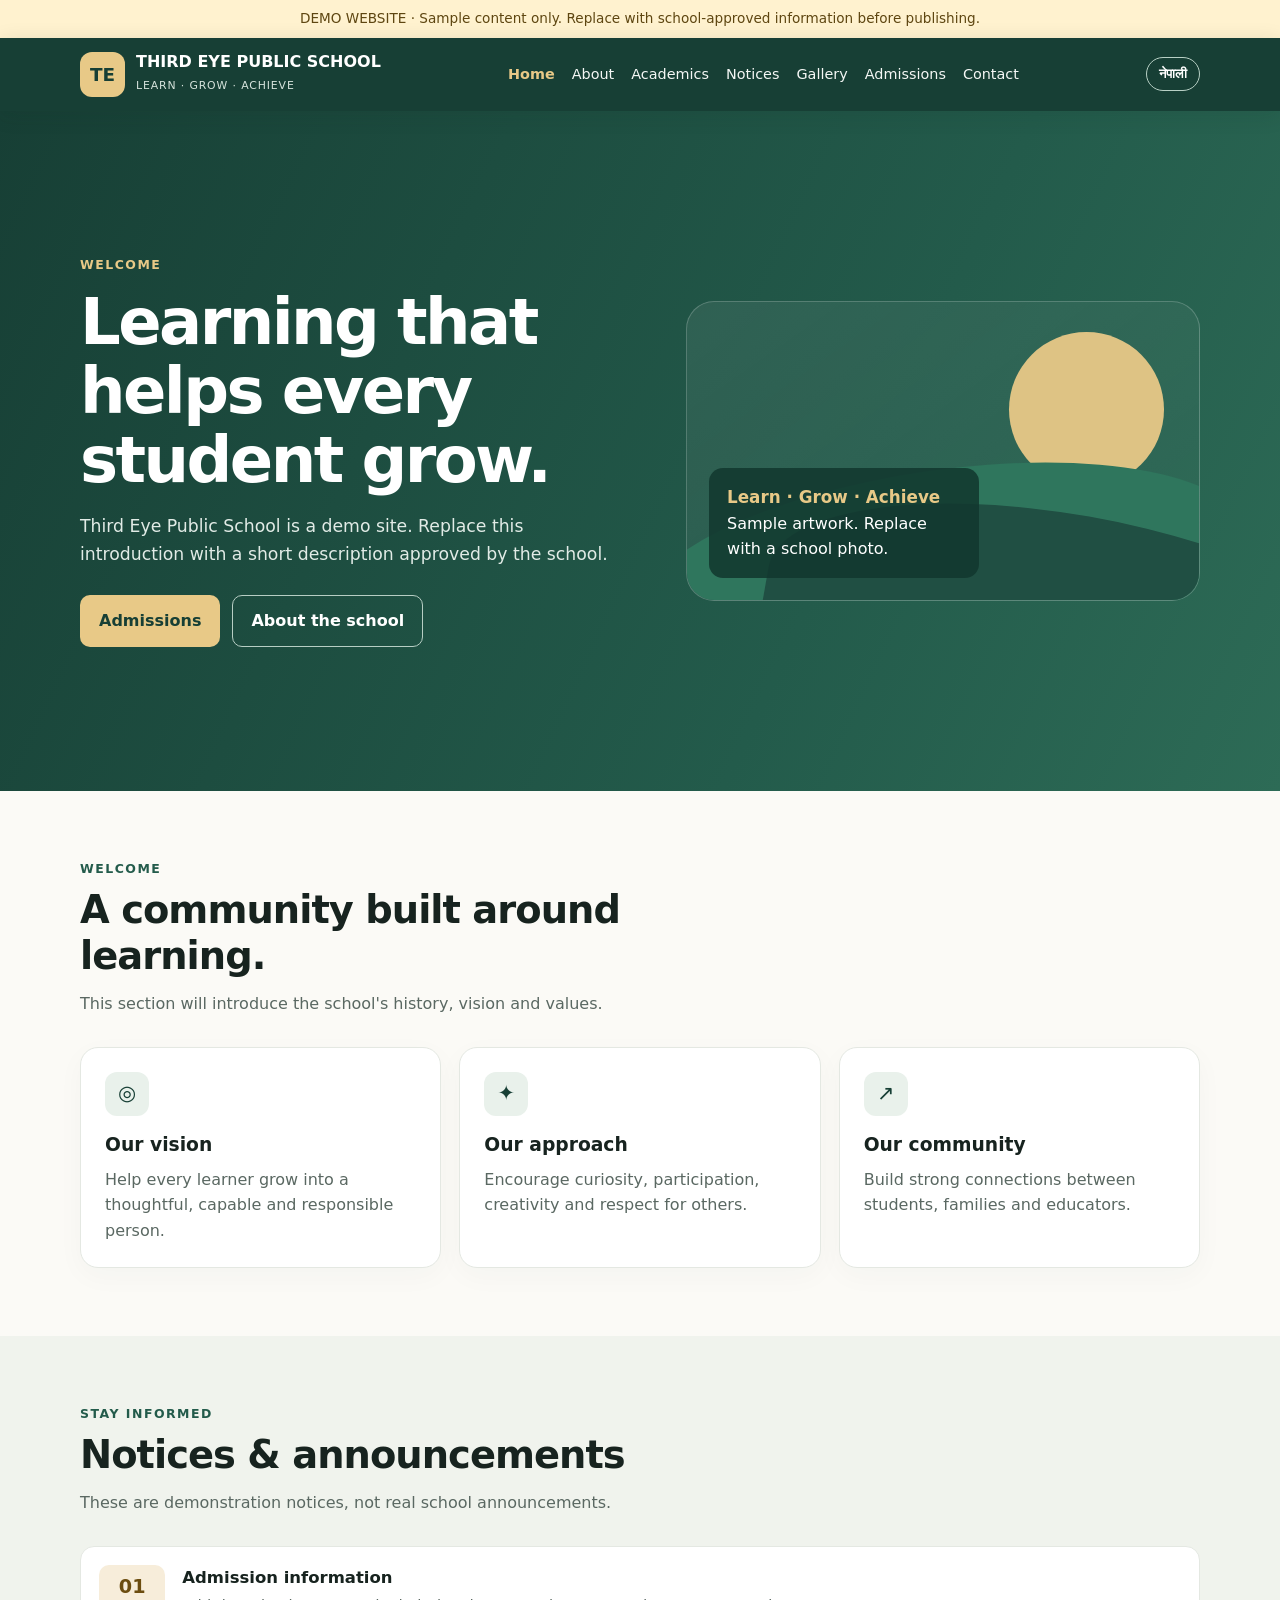
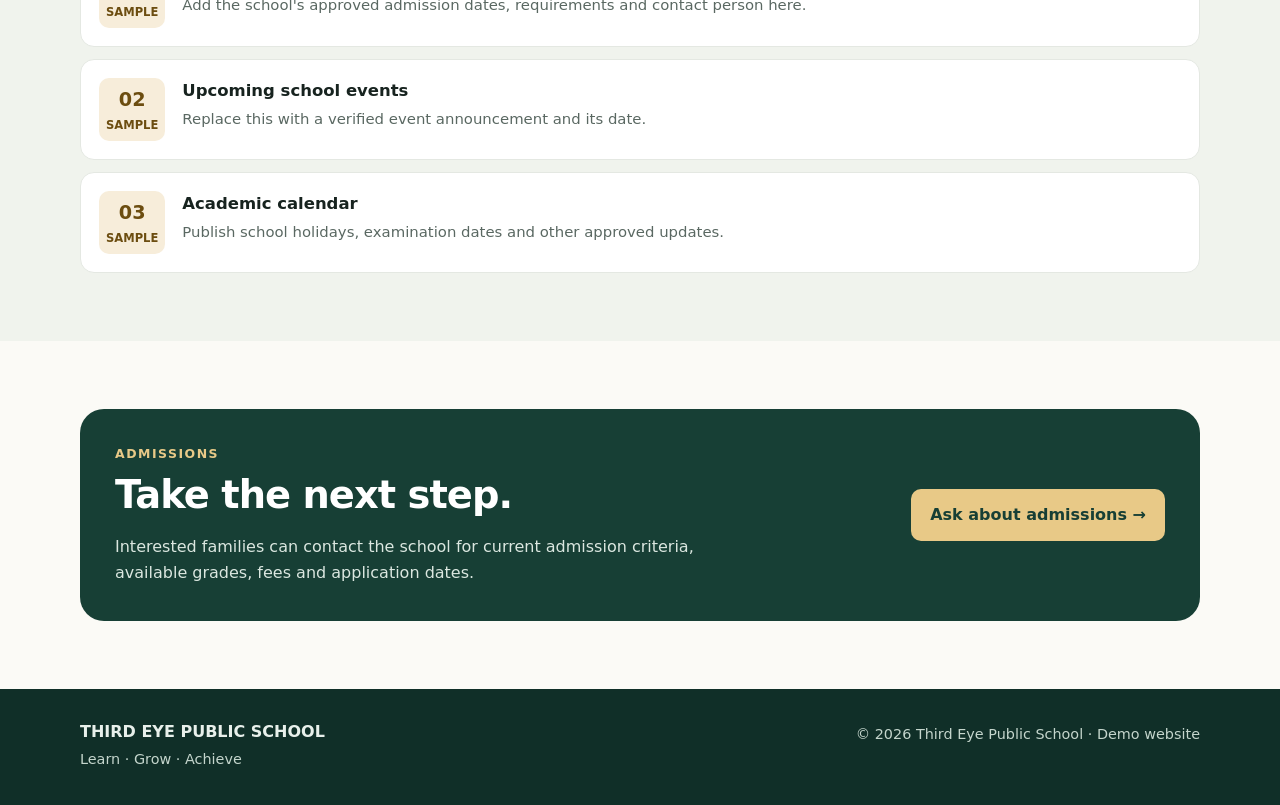
==== commit c9b10b70: "Add files via upload" ====
--- a/index.html
+++ b/index.html
@@ -1,57 +1,31 @@
-<!doctype html><html lang="en"><head><meta charset="utf-8"><meta name="viewport" content="width=device-width, initial-scale=1"><meta name="description" content="Bilingual demo website for Third Eye Public School."><title>Home | Third Eye Public School</title><style>
-    :root{--green:#173f35;--green2:#235b4b;--gold:#e8c987;--ink:#17231f;--muted:#63716b;--paper:#fbfaf6;--white:#fff;--line:#e4e8e2}
-    *{box-sizing:border-box} html{scroll-behavior:smooth} body{margin:0;font-family:system-ui,-apple-system,"Noto Sans Devanagari",sans-serif;color:var(--ink);background:var(--paper);line-height:1.6}
-    a{color:inherit} .wrap{width:min(1120px,92%);margin:auto}
-    .demo{background:#fff2cf;color:#5e4611;text-align:center;padding:8px 12px;font-size:.85rem}
-    header{background:var(--green);color:white;position:sticky;top:0;z-index:5;box-shadow:0 4px 20px #102c251f}
-    .nav{display:flex;align-items:center;justify-content:space-between;gap:18px;padding:14px 0}
-    .brand{display:flex;align-items:center;gap:11px;text-decoration:none;min-width:0}.crest{display:grid;place-items:center;width:45px;height:45px;border-radius:12px;background:var(--gold);color:var(--green);font-weight:900;font-size:1.15rem}
-    .brand strong{display:block;font-size:1rem;line-height:1.2}.brand small{color:#d6e3dc;letter-spacing:.08em;font-size:.68rem}
-    nav{display:flex;align-items:center;gap:17px}nav a{text-decoration:none;font-size:.9rem;color:#f4f7f5}nav a:hover{color:var(--gold)}
-    .lang{border:1px solid #b8d0c5;border-radius:999px;background:transparent;color:white;padding:8px 12px;font-weight:700;cursor:pointer}
-    .hero{background:linear-gradient(115deg,#173f35 0%,#235b4b 65%,#2d6b56 100%);color:white;overflow:hidden}
-    .hero-grid{display:grid;grid-template-columns:1.05fr .95fr;gap:38px;align-items:center;padding:76px 0}
-    .eyebrow{color:var(--gold);font-weight:800;letter-spacing:.12em;text-transform:uppercase;font-size:.78rem}
-    h1{font-size:clamp(2.4rem,5vw,4.5rem);line-height:1.08;letter-spacing:-.04em;margin:13px 0 18px;max-width:680px}
-    .hero p{color:#e1ebe6;font-size:1.08rem;max-width:550px}
-    .actions{display:flex;gap:12px;flex-wrap:wrap;margin-top:27px}.btn{display:inline-block;padding:12px 18px;border-radius:10px;text-decoration:none;font-weight:750;border:1px solid transparent}
-    .btn.gold{background:var(--gold);color:var(--green)}.btn.outline{border-color:#b7cec4;color:white}
-    .hero-art{min-height:300px;border:1px solid #ffffff35;border-radius:28px;background:linear-gradient(145deg,#ffffff13,#ffffff04);padding:22px;display:flex;align-items:end;position:relative;overflow:hidden}
-    .sun{position:absolute;width:155px;height:155px;border-radius:50%;background:var(--gold);right:35px;top:30px;opacity:.95}
-    .hill{position:absolute;bottom:-80px;width:120%;height:210px;border-radius:50% 50% 0 0;background:#2f765d;left:-10%;transform:rotate(-8deg)}
-    .hill.two{background:#204f43;bottom:-125px;left:15%;transform:rotate(10deg)}
-    .art-label{position:relative;z-index:1;background:#12382fdd;padding:16px 18px;border-radius:14px;max-width:270px}.art-label strong{display:block;color:var(--gold);font-size:1.05rem}
-    section{padding:68px 0}.section-head{max-width:650px;margin-bottom:30px}.section-head .eyebrow{color:var(--green2)}h2{font-size:clamp(1.8rem,3vw,2.6rem);line-height:1.2;margin:8px 0 12px;letter-spacing:-.025em}.lead{color:var(--muted);margin:0}
-    .cards{display:grid;grid-template-columns:repeat(3,1fr);gap:18px}.card{background:white;border:1px solid var(--line);border-radius:18px;padding:24px;box-shadow:0 8px 28px #173f3508}.card .icon{width:44px;height:44px;display:grid;place-items:center;border-radius:12px;background:#e9f1eb;color:var(--green);font-size:1.3rem}.card h3{margin:14px 0 7px}.card p{color:var(--muted);margin:0}
-    .soft{background:#f0f3ed}.notice-list{display:grid;gap:12px}.notice{display:flex;gap:17px;align-items:start;background:white;border:1px solid var(--line);border-radius:14px;padding:18px}.date{min-width:58px;text-align:center;background:#f7edda;color:#6c4d10;border-radius:10px;padding:7px;font-size:.72rem;font-weight:800}.date b{display:block;font-size:1.2rem}.notice h3{margin:0 0 3px;font-size:1.03rem}.notice p{margin:0;color:var(--muted);font-size:.93rem}
-    .gallery{display:grid;grid-template-columns:1.2fr 1fr 1fr;gap:14px}.photo{min-height:190px;border-radius:18px;background:linear-gradient(135deg,#d9e6d9,#9eb9a6);padding:18px;display:flex;align-items:end;color:#173f35;font-weight:800;border:1px solid #d2dfd3}.photo:nth-child(2){background:linear-gradient(135deg,#f1dfb7,#d9b879)}.photo:nth-child(3){background:linear-gradient(135deg,#d5e5ec,#9bbfca)}.photo:nth-child(4){background:linear-gradient(135deg,#e6d8e8,#bba2c6)}.photo:nth-child(5){background:linear-gradient(135deg,#d7e8cf,#9cbd87)}.photo:nth-child(6){background:linear-gradient(135deg,#f2d9cf,#d8a995)}
-    .admissions{background:var(--green);color:white;border-radius:24px;padding:35px;display:flex;justify-content:space-between;align-items:center;gap:25px}.admissions p{color:#dbe7e0;max-width:650px;margin-bottom:0}
-    .contact-grid{display:grid;grid-template-columns:1fr 1fr;gap:24px}.contact-panel{background:white;border:1px solid var(--line);border-radius:18px;padding:24px}.contact-row{padding:13px 0;border-bottom:1px solid var(--line)}.contact-row:last-child{border-bottom:0}.contact-row small{display:block;color:var(--muted)}
-    footer{background:#102f28;color:#e8f0eb;padding:30px 0}.footer-row{display:flex;justify-content:space-between;gap:20px;flex-wrap:wrap}footer p{margin:4px 0;color:#c4d5cc;font-size:.9rem}
-    .small-note{font-size:.82rem;color:var(--muted);margin-top:16px}
-    @media(max-width:850px){.nav{flex-wrap:wrap}.nav nav{order:3;width:100%;overflow-x:auto;padding:5px 0 2px;gap:16px}.nav nav a{white-space:nowrap}.hero-grid{grid-template-columns:1fr;padding:52px 0}.hero-art{min-height:250px}.cards{grid-template-columns:1fr 1fr}.gallery{grid-template-columns:1fr 1fr}.contact-grid{grid-template-columns:1fr}}
-    @media(max-width:520px){section{padding:48px 0}.cards{grid-template-columns:1fr}.gallery{grid-template-columns:1fr 1fr;gap:9px}.photo{min-height:145px;padding:12px;font-size:.88rem}.admissions{padding:25px;align-items:start;flex-direction:column}.brand strong{font-size:.9rem}.hero p{font-size:1rem}}
-  
-.page-intro{background:linear-gradient(115deg,#173f35,#235b4b);color:white;padding:42px 0}.page-intro h1{font-size:clamp(2rem,4vw,3rem);margin:0}.active-link{color:var(--gold)!important;font-weight:800}@media(max-width:850px){.nav nav{order:3;width:100%;overflow-x:auto;padding:5px 0 2px;gap:16px}.nav nav a{white-space:nowrap}}</style></head><body><div class="demo" data-en="DEMO WEBSITE · Sample content only. Replace with school-approved information before publishing." data-ne="डेमो वेबसाइट · नमुना सामग्री मात्र। प्रकाशित गर्नुअघि विद्यालयबाट स्वीकृत जानकारी राख्नुहोस्।">DEMO WEBSITE · Sample content only. Replace with school-approved information before publishing.</div><header><div class="wrap nav"><a class="brand" href="index.html" aria-label="Third Eye Public School home"><span class="crest">TE</span><span><strong data-en="THIRD EYE PUBLIC SCHOOL" data-ne="थर्ड आई पब्लिक स्कूल">THIRD EYE PUBLIC SCHOOL</strong><small data-en="LEARN · GROW · ACHIEVE" data-ne="सिकौँ · बढौँ · सफल बनौँ">LEARN · GROW · ACHIEVE</small></span></a><nav aria-label="Main navigation"><a href="index.html" class="active-link" data-en="Home" data-ne="गृहपृष्ठ">Home</a><a href="about.html" data-en="About" data-ne="हाम्रो बारेमा">About</a><a href="academics.html" data-en="Academics" data-ne="शैक्षिक कार्यक्रम">Academics</a><a href="notices.html" data-en="Notices" data-ne="सूचना">Notices</a><a href="gallery.html" data-en="Gallery" data-ne="ग्यालरी">Gallery</a><a href="admissions.html" data-en="Admissions" data-ne="भर्ना">Admissions</a><a href="contact.html" data-en="Contact" data-ne="सम्पर्क">Contact</a></nav><button class="lang" id="languageToggle" type="button" aria-label="Switch language">नेपाली</button></div></header><main><section class="hero" id="home">
-<div class="wrap hero-grid">
-<div>
-<div class="eyebrow" data-en="A place to discover your potential" data-ne="आफ्नो क्षमता पहिचान गर्ने थलो">A place to discover your potential</div>
-<h1 data-en="Building a brighter future, together." data-ne="सँगै मिलेर उज्यालो भविष्य निर्माण गरौँ।">Building a brighter future, together.</h1>
-<p data-en="A welcoming learning community where students can build knowledge, confidence and the skills to shape tomorrow." data-ne="विद्यार्थीले ज्ञान, आत्मविश्वास र भविष्य निर्माण गर्ने सीप विकास गर्न सक्ने सिकाइ समुदाय।">A welcoming learning community where students can build knowledge, confidence and the skills to shape tomorrow.</p>
-<div class="actions"><a class="btn gold" data-en="Discover our school →" data-ne="विद्यालयबारे जान्नुहोस् →" href="about.html">Discover our school →</a><a class="btn outline" data-en="Contact us" data-ne="सम्पर्क गर्नुहोस्" href="contact.html">Contact us</a></div>
-</div>
-<div aria-label="Decorative illustration of a sunrise over hills" class="hero-art">
-<div class="sun"></div><div class="hill"></div><div class="hill two"></div>
-<div class="art-label"><strong data-en="Every learner matters." data-ne="हरेक विद्यार्थी महत्त्वपूर्ण छन्।">Every learner matters.</strong><span data-en="Curiosity today. Possibility tomorrow." data-ne="आज जिज्ञासा, भोलि सम्भावना।">Curiosity today. Possibility tomorrow.</span></div>
-</div>
-</div>
-</section><section id="about">
-<div class="wrap">
-<div class="section-head"><div class="eyebrow" data-en="Welcome" data-ne="स्वागत छ">Welcome</div><h2 data-en="A community built around learning." data-ne="सिकाइमा केन्द्रित समुदाय।">A community built around learning.</h2><p class="lead" data-en="This section will introduce the school's history, vision and values. Add verified details approved by the school before presenting this demo as factual." data-ne="यस भागमा विद्यालयको इतिहास, दृष्टिकोण र मूल्यहरू राखिनेछ। वास्तविक जानकारीका रूपमा प्रस्तुत गर्नुअघि विद्यालयबाट प्रमाणित विवरण राख्नुहोस्।">This section will introduce the school's history, vision and values. Add verified details approved by the school before presenting this demo as factual.</p></div>
-<div class="cards">
-<article class="card"><div class="icon">◎</div><h3 data-en="Our vision" data-ne="हाम्रो दृष्टिकोण">Our vision</h3><p data-en="Help every learner grow into a thoughtful, capable and responsible person." data-ne="हरेक विद्यार्थीलाई विचारशील, सक्षम र जिम्मेवार व्यक्ति बन्न सहयोग गर्नु।">Help every learner grow into a thoughtful, capable and responsible person.</p></article>
-<article class="card"><div class="icon">✦</div><h3 data-en="Our approach" data-ne="हाम्रो सिकाइ पद्धति">Our approach</h3><p data-en="Encourage curiosity, participation, creativity and respect for others." data-ne="जिज्ञासा, सहभागिता, सिर्जनशीलता र अरूप्रतिको सम्मानलाई प्रोत्साहन गर्नु।">Encourage curiosity, participation, creativity and respect for others.</p></article>
-<article class="card"><div class="icon">↗</div><h3 data-en="Our community" data-ne="हाम्रो समुदाय">Our community</h3><p data-en="Build strong connections between students, families and educators." data-ne="विद्यार्थी, परिवार र शिक्षकबीच बलियो सम्बन्ध निर्माण गर्नु।">Build strong connections between students, families and educators.</p></article>
-</div>
-</div>
-</section><section class="soft"><div class="wrap"><div class="section-head"><div class="eyebrow" data-en="Explore" data-ne="अन्वेषण गर्नुहोस्">Explore</div><h2 data-en="Find what you need." data-ne="आवश्यक जानकारी खोज्नुहोस्।">Find what you need.</h2></div><div class="cards"><article class="card"><h3 data-en="Academics" data-ne="शैक्षिक कार्यक्रम">Academics</h3><p data-en="Explore learning programs and subjects." data-ne="सिकाइ कार्यक्रम र विषयहरू हेर्नुहोस्।">Explore learning programs and subjects.</p><p><a href="academics.html" data-en="Explore academics →" data-ne="शैक्षिक कार्यक्रम हेर्नुहोस् →">Explore academics →</a></p></article><article class="card"><h3 data-en="Notices" data-ne="सूचना">Notices</h3><p data-en="Read school announcements and updates." data-ne="विद्यालयका घोषणा र जानकारी पढ्नुहोस्।">Read school announcements and updates.</p><p><a href="notices.html" data-en="View notices →" data-ne="सूचना हेर्नुहोस् →">View notices →</a></p></article><article class="card"><h3 data-en="Admissions" data-ne="भर्ना">Admissions</h3><p data-en="Find out how to contact the school about admission." data-ne="भर्नाका लागि विद्यालयसँग कसरी सम्पर्क गर्ने जान्नुहोस्।">Find out how to contact the school about admission.</p><p><a href="admissions.html" data-en="Admission information →" data-ne="भर्ना जानकारी →">Admission information →</a></p></article></div></div></section></main><footer><div class="wrap footer-row"><div><strong>THIRD EYE PUBLIC SCHOOL</strong><p data-en="Learning today. Leading tomorrow." data-ne="आज सिकौँ, भोलि नेतृत्व गरौँ।">Learning today. Leading tomorrow.</p></div><p>© <span id="year"></span> Third Eye Public School · <span data-en="Demo website" data-ne="डेमो वेबसाइट">Demo website</span></p></div></footer><script>const toggle=document.getElementById('languageToggle');let language='en';function setLanguage(next){language=next;document.documentElement.lang=next;document.querySelectorAll('[data-en][data-ne]').forEach(el=>{el.textContent=el.dataset[next]});toggle.textContent=next==='en'?'नेपाली':'English';toggle.setAttribute('aria-label',next==='en'?'Switch to Nepali':'Switch to English');}toggle.addEventListener('click',()=>setLanguage(language==='en'?'ne':'en'));document.getElementById('year').textContent=new Date().getFullYear();</script></body></html>+<!doctype html>
+<html lang="en">
+<head>
+<meta charset="utf-8">
+<meta name="viewport" content="width=device-width, initial-scale=1">
+<title>Third Eye Public School | Demo website</title>
+<meta name="description" content="Third Eye Public School demo website: about the school, academics, notices, gallery, admissions and contact.">
+<meta property="og:title" content="Third Eye Public School | Demo website">
+<meta property="og:description" content="Third Eye Public School demo website: about the school, academics, notices, gallery, admissions and contact.">
+<meta property="og:type" content="website">
+<link rel="icon" href="favicon.svg" type="image/svg+xml">
+<link rel="stylesheet" href="style.css">
+</head>
+<body data-title-en="Third Eye Public School | Demo website" data-title-ne="थर्ड आई पब्लिक स्कूल | डेमो वेबसाइट">
+<a class="skip" href="#main" data-en="Skip to content" data-ne="सामग्रीमा जानुहोस्">Skip to content</a>
+<div class="demo" data-en="DEMO WEBSITE · Sample content only. Replace with school-approved information before publishing." data-ne="डेमो वेबसाइट · नमुना सामग्री मात्र। प्रकाशित गर्नुअघि विद्यालयबाट स्वीकृत जानकारी राख्नुहोस्।">DEMO WEBSITE · Sample content only. Replace with school-approved information before publishing.</div>
+<header><div class="wrap nav">
+<a class="brand" href="index.html" aria-label="Third Eye Public School home" data-aria-en="Third Eye Public School home" data-aria-ne="थर्ड आई पब्लिक स्कूल गृहपृष्ठ"><span class="crest" aria-hidden="true">TE</span><span><strong data-en="THIRD EYE PUBLIC SCHOOL" data-ne="थर्ड आई पब्लिक स्कूल">THIRD EYE PUBLIC SCHOOL</strong><small data-en="LEARN · GROW · ACHIEVE" data-ne="सिकौँ · बढौँ · सफल बनौँ">LEARN · GROW · ACHIEVE</small></span></a>
+<nav aria-label="Main navigation" data-aria-en="Main navigation" data-aria-ne="मुख्य नेभिगेसन"><a href="index.html" class="active-link" aria-current="page" data-en="Home" data-ne="गृहपृष्ठ">Home</a><a href="about.html" data-en="About" data-ne="हाम्रो बारेमा">About</a><a href="academics.html" data-en="Academics" data-ne="शैक्षिक कार्यक्रम">Academics</a><a href="notices.html" data-en="Notices" data-ne="सूचना">Notices</a><a href="gallery.html" data-en="Gallery" data-ne="ग्यालरी">Gallery</a><a href="admissions.html" data-en="Admissions" data-ne="भर्ना">Admissions</a><a href="contact.html" data-en="Contact" data-ne="सम्पर्क">Contact</a></nav>
+<button class="lang" id="languageToggle" type="button" aria-label="Switch to Nepali">नेपाली</button>
+</div></header>
+<main id="main">
+<section class="hero"><div class="wrap hero-grid"><div><div class="eyebrow" data-en="Welcome" data-ne="स्वागत छ">Welcome</div><h1 data-en="Learning that helps every student grow." data-ne="हरेक विद्यार्थीको विकासमा सहयोग गर्ने सिकाइ।">Learning that helps every student grow.</h1><p data-en="Third Eye Public School is a demo site. Replace this introduction with a short description approved by the school." data-ne="थर्ड आई पब्लिक स्कूलको यो डेमो वेबसाइट हो। यो परिचयलाई विद्यालयबाट स्वीकृत छोटो विवरणले बदल्नुहोस्।">Third Eye Public School is a demo site. Replace this introduction with a short description approved by the school.</p><div class="actions"><a class="btn gold" href="admissions.html" data-en="Admissions" data-ne="भर्ना">Admissions</a><a class="btn outline" href="about.html" data-en="About the school" data-ne="विद्यालयको बारेमा">About the school</a></div></div><div class="hero-art" aria-hidden="true"><div class="sun"></div><div class="hill"></div><div class="hill two"></div><div class="art-label"><strong data-en="Learn · Grow · Achieve" data-ne="सिकौँ · बढौँ · सफल बनौँ">Learn · Grow · Achieve</strong><span data-en="Sample artwork. Replace with a school photo." data-ne="नमुना चित्र। विद्यालयको तस्बिरले बदल्नुहोस्।">Sample artwork. Replace with a school photo.</span></div></div></div></section>
+<section><div class="wrap"><div class="section-head"><div class="eyebrow" data-en="Welcome" data-ne="स्वागत छ">Welcome</div><h2 data-en="A community built around learning." data-ne="सिकाइमा केन्द्रित समुदाय।">A community built around learning.</h2><p class="lead" data-en="This section will introduce the school&#x27;s history, vision and values." data-ne="यस भागमा विद्यालयको इतिहास, दृष्टिकोण र मूल्यहरू राखिनेछ।">This section will introduce the school&#x27;s history, vision and values.</p></div><div class="cards"><article class="card"><div class="icon" aria-hidden="true">◎</div><h3 data-en="Our vision" data-ne="हाम्रो दृष्टिकोण">Our vision</h3><p data-en="Help every learner grow into a thoughtful, capable and responsible person." data-ne="हरेक विद्यार्थीलाई विचारशील, सक्षम र जिम्मेवार व्यक्ति बन्न सहयोग गर्नु।">Help every learner grow into a thoughtful, capable and responsible person.</p></article><article class="card"><div class="icon" aria-hidden="true">✦</div><h3 data-en="Our approach" data-ne="हाम्रो सिकाइ पद्धति">Our approach</h3><p data-en="Encourage curiosity, participation, creativity and respect for others." data-ne="जिज्ञासा, सहभागिता, सिर्जनशीलता र अरूप्रतिको सम्मानलाई प्रोत्साहन गर्नु।">Encourage curiosity, participation, creativity and respect for others.</p></article><article class="card"><div class="icon" aria-hidden="true">↗</div><h3 data-en="Our community" data-ne="हाम्रो समुदाय">Our community</h3><p data-en="Build strong connections between students, families and educators." data-ne="विद्यार्थी, परिवार र शिक्षकबीच बलियो सम्बन्ध निर्माण गर्नु।">Build strong connections between students, families and educators.</p></article></div></div></section>
+<section class="soft"><div class="wrap"><div class="section-head"><div class="eyebrow" data-en="Stay informed" data-ne="जानकारीमा रहनुहोस्">Stay informed</div><h2 data-en="Notices &amp; announcements" data-ne="सूचना तथा घोषणाहरू">Notices &amp; announcements</h2><p class="lead" data-en="These are demonstration notices, not real school announcements." data-ne="यी प्रदर्शनका लागि राखिएका नमुना सूचना हुन्, वास्तविक विद्यालयका सूचना होइनन्।">These are demonstration notices, not real school announcements.</p></div><div class="notice-list"><article class="notice"><div class="date"><b>01</b><span data-en="SAMPLE" data-ne="नमुना">SAMPLE</span></div><div><h3 data-en="Admission information" data-ne="भर्नासम्बन्धी जानकारी">Admission information</h3><p data-en="Add the school&#x27;s approved admission dates, requirements and contact person here." data-ne="विद्यालयबाट स्वीकृत भर्ना मिति, आवश्यक कागजात र सम्पर्क व्यक्तिको विवरण यहाँ राख्नुहोस्।">Add the school&#x27;s approved admission dates, requirements and contact person here.</p></div></article><article class="notice"><div class="date"><b>02</b><span data-en="SAMPLE" data-ne="नमुना">SAMPLE</span></div><div><h3 data-en="Upcoming school events" data-ne="आगामी विद्यालय कार्यक्रम">Upcoming school events</h3><p data-en="Replace this with a verified event announcement and its date." data-ne="यसलाई प्रमाणित कार्यक्रम सूचना र मितिले बदल्नुहोस्।">Replace this with a verified event announcement and its date.</p></div></article><article class="notice"><div class="date"><b>03</b><span data-en="SAMPLE" data-ne="नमुना">SAMPLE</span></div><div><h3 data-en="Academic calendar" data-ne="शैक्षिक पात्रो">Academic calendar</h3><p data-en="Publish school holidays, examination dates and other approved updates." data-ne="विद्यालय बिदा, परीक्षाका मिति र अन्य स्वीकृत जानकारी राख्नुहोस्।">Publish school holidays, examination dates and other approved updates.</p></div></article></div></div></section>
+<section><div class="wrap"><div class="admissions"><div><div class="eyebrow" data-en="Admissions" data-ne="भर्ना">Admissions</div><h2 data-en="Take the next step." data-ne="अर्को कदम चाल्नुहोस्।">Take the next step.</h2><p data-en="Interested families can contact the school for current admission criteria, available grades, fees and application dates." data-ne="भर्नाका मापदण्ड, उपलब्ध कक्षा, शुल्क र आवेदन मितिबारे जानकारी लिन इच्छुक अभिभावकले विद्यालयमा सम्पर्क गर्न सक्नुहुन्छ।">Interested families can contact the school for current admission criteria, available grades, fees and application dates.</p></div><a class="btn gold" href="contact.html" data-en="Ask about admissions →" data-ne="भर्नाबारे सोध्नुहोस् →">Ask about admissions →</a></div></div></section>
+</main>
+<footer><div class="wrap footer-row"><div><strong data-en="THIRD EYE PUBLIC SCHOOL" data-ne="थर्ड आई पब्लिक स्कूल">THIRD EYE PUBLIC SCHOOL</strong><p data-en="Learn · Grow · Achieve" data-ne="सिकौँ · बढौँ · सफल बनौँ">Learn · Grow · Achieve</p></div><p>© <span id="year">2026</span> Third Eye Public School · <span data-en="Demo website" data-ne="डेमो वेबसाइट">Demo website</span></p></div></footer>
+<script src="app.js"></script>
+</body>
+</html>
--- a/style.css
+++ b/style.css
@@ -0,0 +1,94 @@
+:root{--green:#173f35;--green2:#235b4b;--gold:#e8c987;--ink:#17231f;--muted:#5a6862;--paper:#fbfaf6;--white:#fff;--line:#e4e8e2}
+*{box-sizing:border-box}
+html{scroll-behavior:smooth}
+@media(prefers-reduced-motion:reduce){html{scroll-behavior:auto}}
+body{margin:0;font-family:system-ui,-apple-system,"Noto Sans Devanagari",sans-serif;color:var(--ink);background:var(--paper);line-height:1.6}
+a{color:inherit}
+:focus-visible{outline:3px solid var(--gold);outline-offset:3px}
+.skip{position:absolute;left:-999px;top:0;background:var(--gold);color:var(--green);padding:10px 14px;z-index:20;font-weight:700}
+.skip:focus{left:8px;top:8px}
+.wrap{width:min(1120px,92%);margin:auto}
+.demo{background:#fff2cf;color:#5e4611;text-align:center;padding:8px 12px;font-size:.85rem}
+header{background:var(--green);color:white;position:sticky;top:0;z-index:5;box-shadow:0 4px 20px #102c251f}
+.nav{display:flex;align-items:center;justify-content:space-between;gap:18px;padding:14px 0}
+.brand{display:flex;align-items:center;gap:11px;text-decoration:none;min-width:0}
+.crest{display:grid;place-items:center;width:45px;height:45px;border-radius:12px;background:var(--gold);color:var(--green);font-weight:900;font-size:1.15rem}
+.brand strong{display:block;font-size:1rem;line-height:1.2}
+.brand small{color:#d6e3dc;letter-spacing:.08em;font-size:.68rem}
+nav{display:flex;align-items:center;gap:17px}
+nav a{text-decoration:none;font-size:.9rem;color:#f4f7f5}
+nav a:hover{color:var(--gold)}
+.active-link{color:var(--gold)!important;font-weight:800}
+.lang{border:1px solid #b8d0c5;border-radius:999px;background:transparent;color:white;padding:8px 12px;font-weight:700;cursor:pointer}
+.hero{background:linear-gradient(115deg,#173f35 0%,#235b4b 65%,#2d6b56 100%);color:white;overflow:hidden}
+.hero-grid{display:grid;grid-template-columns:1.05fr .95fr;gap:38px;align-items:center;padding:76px 0}
+.eyebrow{color:var(--gold);font-weight:800;letter-spacing:.12em;text-transform:uppercase;font-size:.78rem}
+h1{font-size:clamp(2.4rem,5vw,4.5rem);line-height:1.08;letter-spacing:-.04em;margin:13px 0 18px;max-width:680px}
+.hero p{color:#e1ebe6;font-size:1.08rem;max-width:550px}
+.actions{display:flex;gap:12px;flex-wrap:wrap;margin-top:27px}
+.btn{display:inline-block;padding:12px 18px;border-radius:10px;text-decoration:none;font-weight:750;border:1px solid transparent}
+.btn.gold{background:var(--gold);color:var(--green)}
+.btn.outline{border-color:#b7cec4;color:white}
+.hero-art{min-height:300px;border:1px solid #ffffff35;border-radius:28px;background:linear-gradient(145deg,#ffffff13,#ffffff04);padding:22px;display:flex;align-items:end;position:relative;overflow:hidden}
+.sun{position:absolute;width:155px;height:155px;border-radius:50%;background:var(--gold);right:35px;top:30px;opacity:.95}
+.hill{position:absolute;bottom:-80px;width:120%;height:210px;border-radius:50% 50% 0 0;background:#2f765d;left:-10%;transform:rotate(-8deg)}
+.hill.two{background:#204f43;bottom:-125px;left:15%;transform:rotate(10deg)}
+.art-label{position:relative;z-index:1;background:#12382fdd;padding:16px 18px;border-radius:14px;max-width:270px}
+.art-label strong{display:block;color:var(--gold);font-size:1.05rem}
+.page-intro{background:linear-gradient(115deg,#173f35,#235b4b);color:white;padding:42px 0}
+.page-intro h1{font-size:clamp(2rem,4vw,3rem);margin:0}
+section{padding:68px 0}
+.section-head{max-width:650px;margin-bottom:30px}
+.section-head .eyebrow{color:var(--green2)}
+h2{font-size:clamp(1.8rem,3vw,2.6rem);line-height:1.2;margin:8px 0 12px;letter-spacing:-.025em}
+.lead{color:var(--muted);margin:0}
+.cards{display:grid;grid-template-columns:repeat(3,1fr);gap:18px}
+.card{background:white;border:1px solid var(--line);border-radius:18px;padding:24px;box-shadow:0 8px 28px #173f3508}
+.card .icon{width:44px;height:44px;display:grid;place-items:center;border-radius:12px;background:#e9f1eb;color:var(--green);font-size:1.3rem}
+.card h3{margin:14px 0 7px}
+.card p{color:var(--muted);margin:0}
+.soft{background:#f0f3ed}
+.notice-list{display:grid;gap:12px}
+.notice{display:flex;gap:17px;align-items:start;background:white;border:1px solid var(--line);border-radius:14px;padding:18px}
+.date{min-width:64px;text-align:center;background:#f7edda;color:#6c4d10;border-radius:10px;padding:7px;font-size:.72rem;font-weight:800}
+.date b{display:block;font-size:1.2rem}
+.notice h3{margin:0 0 3px;font-size:1.03rem}
+.notice p{margin:0;color:var(--muted);font-size:.93rem}
+.gallery{display:grid;grid-template-columns:1.2fr 1fr 1fr;gap:14px}
+.photo{min-height:190px;border-radius:18px;background:linear-gradient(135deg,#d9e6d9,#9eb9a6);padding:18px;display:flex;align-items:end;color:#173f35;font-weight:800;border:1px solid #d2dfd3}
+.photo:nth-child(2){background:linear-gradient(135deg,#f1dfb7,#d9b879)}
+.photo:nth-child(3){background:linear-gradient(135deg,#d5e5ec,#9bbfca)}
+.photo:nth-child(4){background:linear-gradient(135deg,#e6d8e8,#bba2c6)}
+.photo:nth-child(5){background:linear-gradient(135deg,#d7e8cf,#9cbd87)}
+.photo:nth-child(6){background:linear-gradient(135deg,#f2d9cf,#d8a995)}
+.admissions{background:var(--green);color:white;border-radius:24px;padding:35px;display:flex;justify-content:space-between;align-items:center;gap:25px}
+.admissions p{color:#dbe7e0;max-width:650px;margin-bottom:0}
+.admissions .eyebrow{color:var(--gold)}
+.contact-grid{display:grid;grid-template-columns:1fr 1fr;gap:24px}
+.contact-panel{background:white;border:1px solid var(--line);border-radius:18px;padding:24px}
+.contact-row{padding:13px 0;border-bottom:1px solid var(--line)}
+.contact-row:last-child{border-bottom:0}
+.contact-row small{display:block;color:var(--muted)}
+footer{background:#102f28;color:#e8f0eb;padding:30px 0}
+.footer-row{display:flex;justify-content:space-between;gap:20px;flex-wrap:wrap}
+footer p{margin:4px 0;color:#c4d5cc;font-size:.9rem}
+.small-note{font-size:.82rem;color:var(--muted);margin-top:16px}
+@media(max-width:850px){
+  .nav{flex-wrap:wrap}
+  .nav nav{order:3;width:100%;overflow-x:auto;padding:5px 0 2px;gap:16px}
+  .nav nav a{white-space:nowrap}
+  .hero-grid{grid-template-columns:1fr;padding:52px 0}
+  .hero-art{min-height:250px}
+  .cards{grid-template-columns:1fr 1fr}
+  .gallery{grid-template-columns:1fr 1fr}
+  .contact-grid{grid-template-columns:1fr}
+}
+@media(max-width:520px){
+  section{padding:48px 0}
+  .cards{grid-template-columns:1fr}
+  .gallery{gap:9px}
+  .photo{min-height:145px;padding:12px;font-size:.88rem}
+  .admissions{padding:25px;align-items:start;flex-direction:column}
+  .brand strong{font-size:.9rem}
+  .hero p{font-size:1rem}
+}
